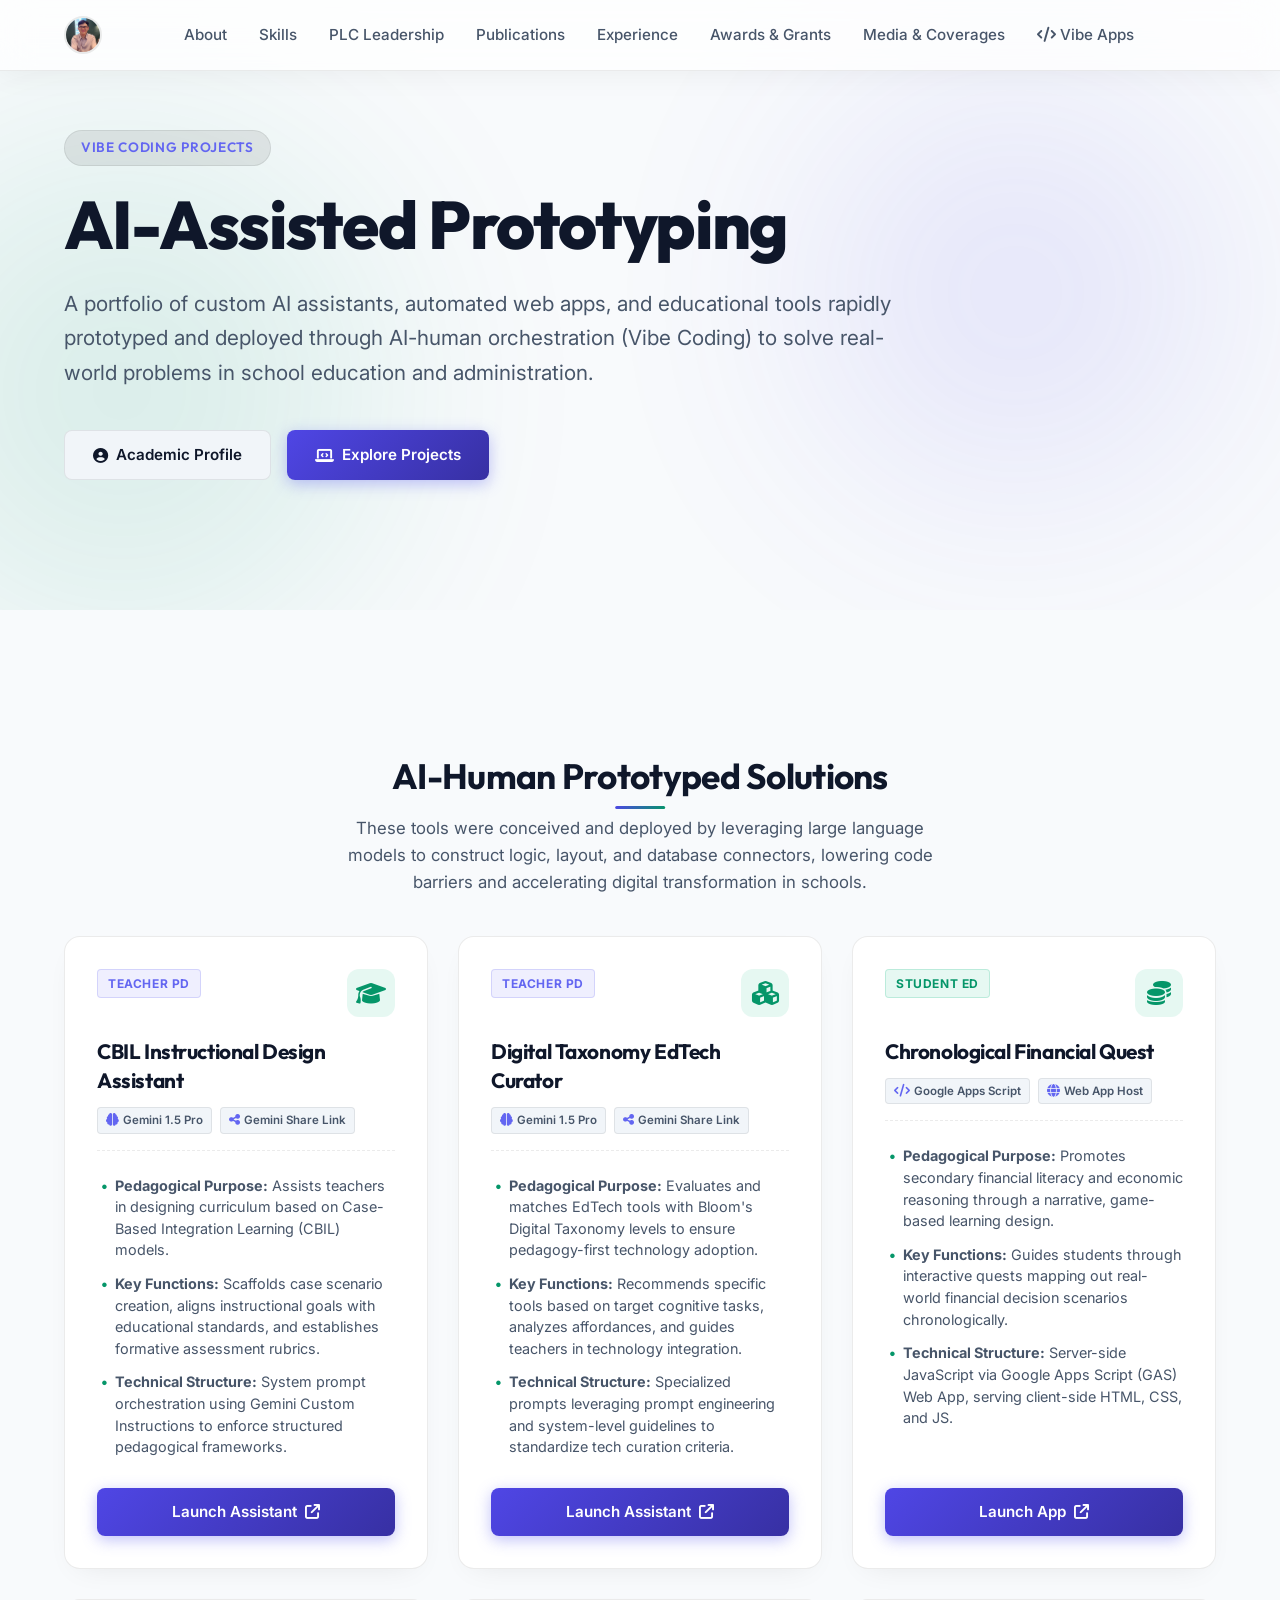
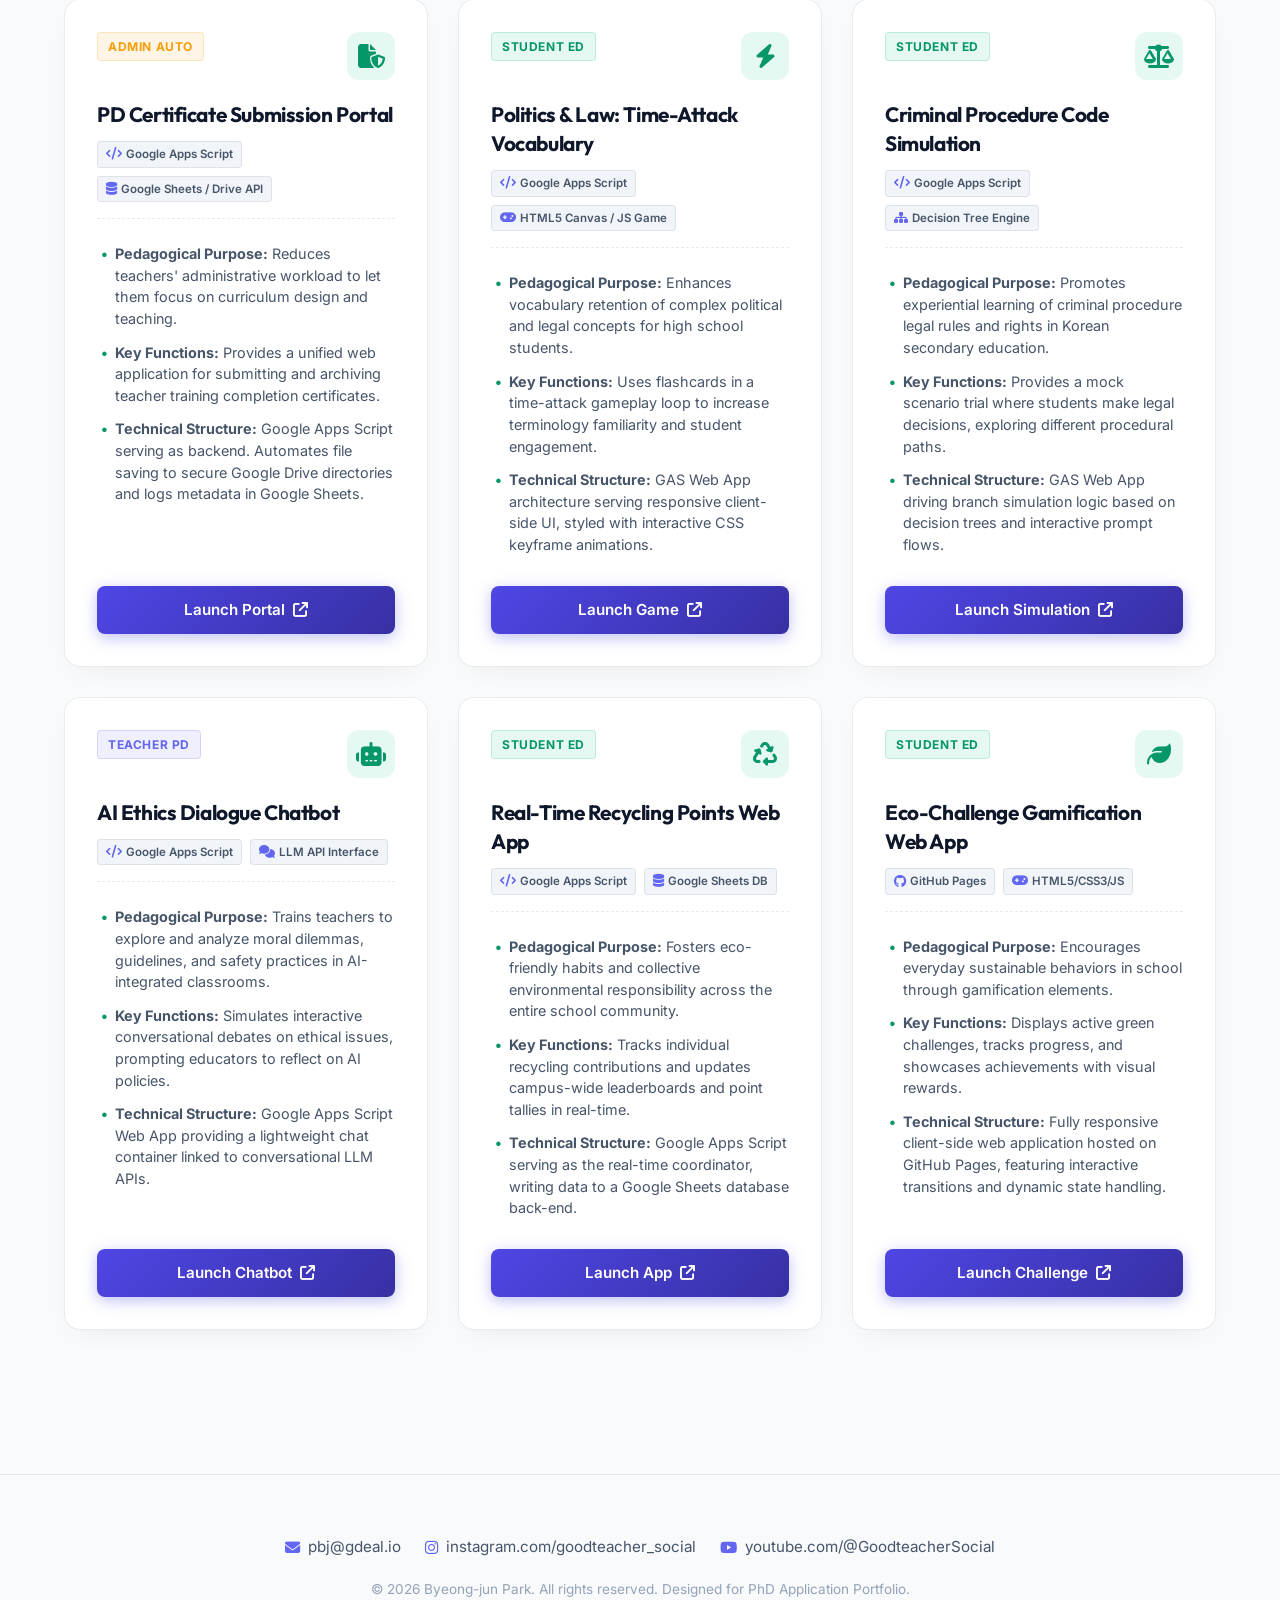
==== vibe-portfolio.html @ 2a50ea01 "Feature: add projects 7, 8, and 9 to Vibe Apps portfolio page" ====
<!DOCTYPE html>
<html lang="en">
<head>
    <meta charset="UTF-8">
    <meta name="viewport" content="width=device-width, initial-scale=1.0">
    <title>Byeong-jun Park | AI-Assisted Educational Prototyping Portfolio</title>
    
    <!-- SEO Meta Tags -->
    <meta name="description" content="Vibe Coding & AI-Assisted Prototyping Portfolio of Byeong-jun Park: Interactive tools, custom AI agents, and administrative automation web apps built for educational settings.">
    <meta name="keywords" content="Byeong-jun Park, Vibe Coding, EdTech, Google Apps Script, Gemini, AI Education, South Korea, Portfolio">
    <meta name="author" content="Byeong-jun Park">
    
    <!-- Open Graph / Facebook -->
    <meta property="og:type" content="website">
    <meta property="og:url" content="https://byeongjunpark.github.io/introduce/vibe-portfolio.html">
    <meta property="og:title" content="Byeong-jun Park | AI-Assisted Educational Prototyping Portfolio">
    <meta property="og:description" content="Explore custom educational web applications and AI tools rapidly prototyped by Byeong-jun Park.">
    <meta property="og:image" content="https://byeongjunpark.github.io/introduce/assets/og-image.png">

    <!-- Twitter -->
    <meta property="twitter:card" content="summary_large_image">
    <meta property="twitter:url" content="https://byeongjunpark.github.io/introduce/vibe-portfolio.html">
    <meta property="twitter:title" content="Byeong-jun Park | AI-Assisted Educational Prototyping Portfolio">
    <meta property="twitter:description" content="Explore custom educational web applications and AI tools rapidly prototyped by Byeong-jun Park.">
    <meta property="twitter:image" content="https://byeongjunpark.github.io/introduce/assets/og-image.png">

    <!-- Google Fonts & FontAwesome -->
    <link rel="preconnect" href="https://fonts.googleapis.com">
    <link rel="preconnect" href="https://fonts.gstatic.com" crossorigin>
    <link href="https://fonts.googleapis.com/css2?family=Inter:wght@300;400;500;600;700&family=Outfit:wght@400;500;600;700;800&display=swap" rel="stylesheet">
    <link rel="stylesheet" href="https://cdnjs.cloudflare.com/ajax/libs/font-awesome/6.4.0/css/all.min.css">
    
    <!-- Stylesheet -->
    <link rel="stylesheet" href="style.css?v=2.1">
</head>
<body data-theme="light">
    <!-- Navigation -->
    <nav class="navbar" id="navbar">
        <div class="nav-container">
            <a href="index.html#hero" class="nav-logo">
                <img src="profile.jpg" alt="Byeong-jun Park" class="nav-logo-img">
            </a>
            <ul class="nav-links">
                <li><a href="index.html#about" class="nav-link">About</a></li>
                <li><a href="index.html#skills" class="nav-link">Skills</a></li>
                <li><a href="index.html#leadership-plcs" class="nav-link">PLC Leadership</a></li>
                <li><a href="index.html#publications" class="nav-link">Publications</a></li>
                <li><a href="index.html#experience" class="nav-link">Experience</a></li>
                <li><a href="index.html#awards" class="nav-link">Awards & Grants</a></li>
                <li><a href="index.html#media" class="nav-link">Media & Coverages</a></li>
                <li><a href="vibe-portfolio.html" class="nav-link active"><i class="fa-solid fa-code"></i> Vibe Apps</a></li>
            </ul>
            <div class="nav-actions">
                <button class="mobile-menu-toggle" id="mobile-menu-toggle" aria-label="Toggle navigation menu">
                    <i class="fa-solid fa-bars"></i>
                </button>
            </div>
        </div>
    </nav>

    <!-- Mobile Navigation Drawer -->
    <div class="mobile-nav" id="mobile-nav">
        <ul class="mobile-nav-links">
            <li><a href="index.html#about" class="mobile-nav-link">About</a></li>
            <li><a href="index.html#skills" class="mobile-nav-link">Skills</a></li>
            <li><a href="index.html#leadership-plcs" class="mobile-nav-link">PLC Leadership</a></li>
            <li><a href="index.html#publications" class="mobile-nav-link">Publications</a></li>
            <li><a href="index.html#experience" class="mobile-nav-link">Experience</a></li>
            <li><a href="index.html#awards" class="mobile-nav-link">Awards & Grants</a></li>
            <li><a href="index.html#media" class="mobile-nav-link">Media & Coverages</a></li>
            <li><a href="vibe-portfolio.html" class="mobile-nav-link active"><i class="fa-solid fa-code"></i> Vibe Apps</a></li>
        </ul>
    </div>

    <!-- Hero Section -->
    <section class="hero-section" id="hero">
        <div class="hero-bg-shapes">
            <div class="shape shape-1"></div>
            <div class="shape shape-2"></div>
        </div>
        <div class="section-container hero-container">
            <div class="hero-content">
                <div class="badge fade-in">Vibe Coding Projects</div>
                <h1 class="hero-title fade-in">
                    AI-Assisted Prototyping
                </h1>
                <p class="hero-subtitle fade-in">
                    A portfolio of custom AI assistants, automated web apps, and educational tools rapidly prototyped and deployed through AI-human orchestration (Vibe Coding) to solve real-world problems in school education and administration.
                </p>
                <div class="hero-cta fade-in">
                    <a href="index.html" class="btn btn-secondary"><i class="fa-solid fa-circle-user"></i> Academic Profile</a>
                    <a href="#projects" class="btn btn-primary"><i class="fa-solid fa-laptop-code"></i> Explore Projects</a>
                </div>
            </div>
        </div>
    </section>

    <!-- Vibe Portfolio Section -->
    <section class="vibe-portfolio-section" id="projects">
        <div class="section-container">
            <h2 class="section-title text-center">AI-Human Prototyped Solutions</h2>
            <p class="section-subtitle text-center">
                These tools were conceived and deployed by leveraging large language models to construct logic, layout, and database connectors, lowering code barriers and accelerating digital transformation in schools.
            </p>

            <div class="vibe-grid">
                <!-- Project 1 -->
                <div class="vibe-card">
                    <div class="vibe-card-header">
                        <span class="vibe-category-badge tpd">Teacher PD</span>
                        <div class="vibe-card-icon"><i class="fa-solid fa-graduation-cap"></i></div>
                    </div>
                    <h3>CBIL Instructional Design Assistant</h3>
                    <div class="vibe-tech-stack">
                        <span class="vibe-tech-badge"><i class="fa-solid fa-brain"></i> Gemini 1.5 Pro</span>
                        <span class="vibe-tech-badge"><i class="fa-solid fa-share-nodes"></i> Gemini Share Link</span>
                    </div>
                    <ul class="vibe-details">
                        <li><strong>Pedagogical Purpose:</strong> Assists teachers in designing curriculum based on Case-Based Integration Learning (CBIL) models.</li>
                        <li><strong>Key Functions:</strong> Scaffolds case scenario creation, aligns instructional goals with educational standards, and establishes formative assessment rubrics.</li>
                        <li><strong>Technical Structure:</strong> System prompt orchestration using Gemini Custom Instructions to enforce structured pedagogical frameworks.</li>
                    </ul>
                    <a href="https://share.gemini.google/4gDCmyJhsM0C" target="_blank" class="btn btn-primary vibe-card-btn">Launch Assistant <i class="fa-solid fa-arrow-up-right-from-square"></i></a>
                </div>

                <!-- Project 2 -->
                <div class="vibe-card">
                    <div class="vibe-card-header">
                        <span class="vibe-category-badge tpd">Teacher PD</span>
                        <div class="vibe-card-icon"><i class="fa-solid fa-cubes"></i></div>
                    </div>
                    <h3>Digital Taxonomy EdTech Curator</h3>
                    <div class="vibe-tech-stack">
                        <span class="vibe-tech-badge"><i class="fa-solid fa-brain"></i> Gemini 1.5 Pro</span>
                        <span class="vibe-tech-badge"><i class="fa-solid fa-share-nodes"></i> Gemini Share Link</span>
                    </div>
                    <ul class="vibe-details">
                        <li><strong>Pedagogical Purpose:</strong> Evaluates and matches EdTech tools with Bloom's Digital Taxonomy levels to ensure pedagogy-first technology adoption.</li>
                        <li><strong>Key Functions:</strong> Recommends specific tools based on target cognitive tasks, analyzes affordances, and guides teachers in technology integration.</li>
                        <li><strong>Technical Structure:</strong> Specialized prompts leveraging prompt engineering and system-level guidelines to standardize tech curation criteria.</li>
                    </ul>
                    <a href="https://share.gemini.google/QlkWbu6BzelP" target="_blank" class="btn btn-primary vibe-card-btn">Launch Assistant <i class="fa-solid fa-arrow-up-right-from-square"></i></a>
                </div>

                <!-- Project 3 -->
                <div class="vibe-card">
                    <div class="vibe-card-header">
                        <span class="vibe-category-badge se">Student Ed</span>
                        <div class="vibe-card-icon"><i class="fa-solid fa-coins"></i></div>
                    </div>
                    <h3>Chronological Financial Quest</h3>
                    <div class="vibe-tech-stack">
                        <span class="vibe-tech-badge"><i class="fa-solid fa-code"></i> Google Apps Script</span>
                        <span class="vibe-tech-badge"><i class="fa-solid fa-globe"></i> Web App Host</span>
                    </div>
                    <ul class="vibe-details">
                        <li><strong>Pedagogical Purpose:</strong> Promotes secondary financial literacy and economic reasoning through a narrative, game-based learning design.</li>
                        <li><strong>Key Functions:</strong> Guides students through interactive quests mapping out real-world financial decision scenarios chronologically.</li>
                        <li><strong>Technical Structure:</strong> Server-side JavaScript via Google Apps Script (GAS) Web App, serving client-side HTML, CSS, and JS.</li>
                    </ul>
                    <a href="https://script.google.com/a/macros/cwyeo-h.gne.go.kr/s/AKfycbyflcmRJ3hrSxrB7k-zoUHNmA7ugieZWjzM5ECoQuRLVozjQKiUZncqf22bqNrOab178g/exec" target="_blank" class="btn btn-primary vibe-card-btn">Launch App <i class="fa-solid fa-arrow-up-right-from-square"></i></a>
                </div>

                <!-- Project 4 -->
                <div class="vibe-card">
                    <div class="vibe-card-header">
                        <span class="vibe-category-badge aa">Admin Auto</span>
                        <div class="vibe-card-icon"><i class="fa-solid fa-file-shield"></i></div>
                    </div>
                    <h3>PD Certificate Submission Portal</h3>
                    <div class="vibe-tech-stack">
                        <span class="vibe-tech-badge"><i class="fa-solid fa-code"></i> Google Apps Script</span>
                        <span class="vibe-tech-badge"><i class="fa-solid fa-database"></i> Google Sheets / Drive API</span>
                    </div>
                    <ul class="vibe-details">
                        <li><strong>Pedagogical Purpose:</strong> Reduces teachers' administrative workload to let them focus on curriculum design and teaching.</li>
                        <li><strong>Key Functions:</strong> Provides a unified web application for submitting and archiving teacher training completion certificates.</li>
                        <li><strong>Technical Structure:</strong> Google Apps Script serving as backend. Automates file saving to secure Google Drive directories and logs metadata in Google Sheets.</li>
                    </ul>
                    <a href="https://script.google.com/a/macros/cwyeo-h.gne.go.kr/s/AKfycbxz8dCITEq4_bhA_fBeeX_aM7xQe8hBe6Ci8wT5oiJc-LhhS6sGZekkL6XX_uiaoB1y/exec" target="_blank" class="btn btn-primary vibe-card-btn">Launch Portal <i class="fa-solid fa-arrow-up-right-from-square"></i></a>
                </div>

                <!-- Project 5 -->
                <div class="vibe-card">
                    <div class="vibe-card-header">
                        <span class="vibe-category-badge se">Student Ed</span>
                        <div class="vibe-card-icon"><i class="fa-solid fa-bolt"></i></div>
                    </div>
                    <h3>Politics & Law: Time-Attack Vocabulary</h3>
                    <div class="vibe-tech-stack">
                        <span class="vibe-tech-badge"><i class="fa-solid fa-code"></i> Google Apps Script</span>
                        <span class="vibe-tech-badge"><i class="fa-solid fa-gamepad"></i> HTML5 Canvas / JS Game</span>
                    </div>
                    <ul class="vibe-details">
                        <li><strong>Pedagogical Purpose:</strong> Enhances vocabulary retention of complex political and legal concepts for high school students.</li>
                        <li><strong>Key Functions:</strong> Uses flashcards in a time-attack gameplay loop to increase terminology familiarity and student engagement.</li>
                        <li><strong>Technical Structure:</strong> GAS Web App architecture serving responsive client-side UI, styled with interactive CSS keyframe animations.</li>
                    </ul>
                    <a href="https://script.google.com/a/macros/cwyeo-h.gne.go.kr/s/AKfycbxWq6JJyMb_YcqMOOyzzRGm768DNA7vseLTHnHnrK5wnD_bD19eQBm0_5_8mAehFDto/exec" target="_blank" class="btn btn-primary vibe-card-btn">Launch Game <i class="fa-solid fa-arrow-up-right-from-square"></i></a>
                </div>

                <!-- Project 6 -->
                <div class="vibe-card">
                    <div class="vibe-card-header">
                        <span class="vibe-category-badge se">Student Ed</span>
                        <div class="vibe-card-icon"><i class="fa-solid fa-scale-balanced"></i></div>
                    </div>
                    <h3>Criminal Procedure Code Simulation</h3>
                    <div class="vibe-tech-stack">
                        <span class="vibe-tech-badge"><i class="fa-solid fa-code"></i> Google Apps Script</span>
                        <span class="vibe-tech-badge"><i class="fa-solid fa-sitemap"></i> Decision Tree Engine</span>
                    </div>
                    <ul class="vibe-details">
                        <li><strong>Pedagogical Purpose:</strong> Promotes experiential learning of criminal procedure legal rules and rights in Korean secondary education.</li>
                        <li><strong>Key Functions:</strong> Provides a mock scenario trial where students make legal decisions, exploring different procedural paths.</li>
                        <li><strong>Technical Structure:</strong> GAS Web App driving branch simulation logic based on decision trees and interactive prompt flows.</li>
                    </ul>
                    <a href="https://script.google.com/a/macros/cwyeo-h.gne.go.kr/s/AKfycbz9Sh2VOQg9RKGEUdLzH0sWuUEy7jF_uI9-RrBoCisNafkkR_w_ozK5oon71aREXHVbOA/exec" target="_blank" class="btn btn-primary vibe-card-btn">Launch Simulation <i class="fa-solid fa-arrow-up-right-from-square"></i></a>
                </div>

                <!-- Project 7 -->
                <div class="vibe-card">
                    <div class="vibe-card-header">
                        <span class="vibe-category-badge tpd">Teacher PD</span>
                        <div class="vibe-card-icon"><i class="fa-solid fa-robot"></i></div>
                    </div>
                    <h3>AI Ethics Dialogue Chatbot</h3>
                    <div class="vibe-tech-stack">
                        <span class="vibe-tech-badge"><i class="fa-solid fa-code"></i> Google Apps Script</span>
                        <span class="vibe-tech-badge"><i class="fa-solid fa-comments"></i> LLM API Interface</span>
                    </div>
                    <ul class="vibe-details">
                        <li><strong>Pedagogical Purpose:</strong> Trains teachers to explore and analyze moral dilemmas, guidelines, and safety practices in AI-integrated classrooms.</li>
                        <li><strong>Key Functions:</strong> Simulates interactive conversational debates on ethical issues, prompting educators to reflect on AI policies.</li>
                        <li><strong>Technical Structure:</strong> Google Apps Script Web App providing a lightweight chat container linked to conversational LLM APIs.</li>
                    </ul>
                    <a href="https://script.google.com/macros/s/AKfycbwLpVocofxjvqJTDjBswzUZPyE73Fo1VP_dBZCwzS4LZf1FxKGEvrFYiuOEJ9oPkJo/exec" target="_blank" class="btn btn-primary vibe-card-btn">Launch Chatbot <i class="fa-solid fa-arrow-up-right-from-square"></i></a>
                </div>

                <!-- Project 8 -->
                <div class="vibe-card">
                    <div class="vibe-card-header">
                        <span class="vibe-category-badge se">Student Ed</span>
                        <div class="vibe-card-icon"><i class="fa-solid fa-recycle"></i></div>
                    </div>
                    <h3>Real-Time Recycling Points Web App</h3>
                    <div class="vibe-tech-stack">
                        <span class="vibe-tech-badge"><i class="fa-solid fa-code"></i> Google Apps Script</span>
                        <span class="vibe-tech-badge"><i class="fa-solid fa-database"></i> Google Sheets DB</span>
                    </div>
                    <ul class="vibe-details">
                        <li><strong>Pedagogical Purpose:</strong> Fosters eco-friendly habits and collective environmental responsibility across the entire school community.</li>
                        <li><strong>Key Functions:</strong> Tracks individual recycling contributions and updates campus-wide leaderboards and point tallies in real-time.</li>
                        <li><strong>Technical Structure:</strong> Google Apps Script serving as the real-time coordinator, writing data to a Google Sheets database back-end.</li>
                    </ul>
                    <a href="https://script.google.com/a/macros/gdeal.io/s/AKfycbxaf5O7jSGO89fXxk-2_LaXPI7TAneiSlfN5PRtIs8qPOi-N4L_lycaEh8NQhXSbmx7/exec" target="_blank" class="btn btn-primary vibe-card-btn">Launch App <i class="fa-solid fa-arrow-up-right-from-square"></i></a>
                </div>

                <!-- Project 9 -->
                <div class="vibe-card">
                    <div class="vibe-card-header">
                        <span class="vibe-category-badge se">Student Ed</span>
                        <div class="vibe-card-icon"><i class="fa-solid fa-leaf"></i></div>
                    </div>
                    <h3>Eco-Challenge Gamification Web App</h3>
                    <div class="vibe-tech-stack">
                        <span class="vibe-tech-badge"><i class="fa-brands fa-github"></i> GitHub Pages</span>
                        <span class="vibe-tech-badge"><i class="fa-solid fa-gamepad"></i> HTML5/CSS3/JS</span>
                    </div>
                    <ul class="vibe-details">
                        <li><strong>Pedagogical Purpose:</strong> Encourages everyday sustainable behaviors in school through gamification elements.</li>
                        <li><strong>Key Functions:</strong> Displays active green challenges, tracks progress, and showcases achievements with visual rewards.</li>
                        <li><strong>Technical Structure:</strong> Fully responsive client-side web application hosted on GitHub Pages, featuring interactive transitions and dynamic state handling.</li>
                    </ul>
                    <a href="https://byeongjunpark.github.io/env_challenge/" target="_blank" class="btn btn-primary vibe-card-btn">Launch Challenge <i class="fa-solid fa-arrow-up-right-from-square"></i></a>
                </div>
            </div>
        </div>
    </section>

    <!-- Footer -->
    <footer class="footer">
        <div class="section-container footer-container">
            <p class="footer-contacts">
                <span><i class="fa-solid fa-envelope"></i> <a href="mailto:pbj@gdeal.io">pbj@gdeal.io</a></span>
                <span><i class="fa-brands fa-instagram"></i> <a href="https://instagram.com/goodteacher_social" target="_blank">instagram.com/goodteacher_social</a></span>
                <span><i class="fa-brands fa-youtube"></i> <a href="https://www.youtube.com/@GoodteacherSocial" target="_blank">youtube.com/@GoodteacherSocial</a></span>
            </p>
            <p class="footer-copyright">&copy; 2026 Byeong-jun Park. All rights reserved. Designed for PhD Application Portfolio.</p>
        </div>
    </footer>

    <!-- Script -->
    <script src="script.js?v=1.1"></script>
</body>
</html>
---- style.css ----
/* ==========================================================================
   DESIGN SYSTEM & VARIABLES
   ========================================================================== */
:root {
    /* Fonts */
    --font-heading: 'Outfit', sans-serif;
    --font-body: 'Inter', sans-serif;

    /* Theme - Dark Mode (Default) */
    --bg-primary: #0a0f1d;
    --bg-secondary: #111827;
    --bg-tertiary: #1f2937;
    --bg-glass: rgba(17, 24, 39, 0.7);
    --border-color: rgba(255, 255, 255, 0.08);
    
    --text-primary: #f3f4f6;
    --text-secondary: #9ca3af;
    --text-muted: #6b7280;

    /* Semantic Colors */
    --primary-color: #4f46e5;       /* Slate Indigo */
    --primary-light: #818cf8;
    --primary-dark: #3730a3;
    --primary-gradient: linear-gradient(135deg, #6366f1 0%, #4f46e5 100%);
    
    --accent-color: #059669;        /* Emerald Green */
    --accent-light: #34d399;
    --accent-gradient: linear-gradient(135deg, #10b981 0%, #059669 100%);

    --text-gradient: linear-gradient(135deg, #818cf8 0%, #34d399 100%);
    --card-shadow: 0 10px 30px -15px rgba(0, 0, 0, 0.5);
    --nav-shadow: 0 4px 30px rgba(0, 0, 0, 0.3);

    /* Animation and Sizing Defaults */
    --transition-fast: 0.2s cubic-bezier(0.4, 0, 0.2, 1);
    --transition-normal: 0.4s cubic-bezier(0.4, 0, 0.2, 1);
    --transition-slow: 0.6s cubic-bezier(0.4, 0, 0.2, 1);
    --border-radius-sm: 8px;
    --border-radius-md: 16px;
    --border-radius-lg: 24px;
    --container-max-width: 1200px;
}

/* Light Theme Variables Override */
[data-theme="light"] {
    --bg-primary: #f8fafc;
    --bg-secondary: #ffffff;
    --bg-tertiary: #f1f5f9;
    --bg-glass: rgba(255, 255, 255, 0.75);
    --border-color: rgba(0, 0, 0, 0.08);

    --text-primary: #0f172a;
    --text-secondary: #475569;
    --text-muted: #94a3b8;

    --primary-color: #4f46e5;
    --primary-light: #6366f1;
    --primary-dark: #312e81;
    --primary-gradient: linear-gradient(135deg, #4f46e5 0%, #3730a3 100%);

    --accent-color: #059669;
    --accent-light: #059669;
    --accent-gradient: linear-gradient(135deg, #059669 0%, #047857 100%);

    --text-gradient: linear-gradient(135deg, #4f46e5 0%, #059669 100%);
    --card-shadow: 0 10px 30px -15px rgba(0, 0, 0, 0.1);
    --nav-shadow: 0 4px 30px rgba(0, 0, 0, 0.05);
}

/* ==========================================================================
   RESET & BASE STYLES
   ========================================================================== */
*, *::before, *::after {
    box-sizing: border-box;
    margin: 0;
    padding: 0;
}

html {
    scroll-behavior: smooth;
    font-size: 16px;
    -webkit-tap-highlight-color: transparent;
}

body {
    font-family: var(--font-body);
    background-color: var(--bg-primary);
    color: var(--text-primary);
    line-height: 1.6;
    overflow-x: hidden;
    transition: background-color var(--transition-normal), color var(--transition-normal);
}

h1, h2, h3, h4, h5, h6 {
    font-family: var(--font-heading);
    font-weight: 700;
    line-height: 1.25;
    letter-spacing: -0.02em;
}

a {
    color: var(--primary-light);
    text-decoration: none;
    transition: color var(--transition-fast);
}

a:hover {
    color: var(--accent-light);
}

button {
    font-family: var(--font-body);
    cursor: pointer;
    border: none;
    outline: none;
    background: none;
}

ul {
    list-style: none;
}

img {
    max-width: 100%;
    height: auto;
    display: block;
}

/* ==========================================================================
   UTILITY CLASSES & GRID SYSTEM
   ========================================================================== */
.section-container {
    width: 100%;
    max-width: var(--container-max-width);
    margin: 0 auto;
    padding: 44px 24px;
}

.text-center { text-align: center; }
.text-gradient {
    background: var(--text-gradient);
    -webkit-background-clip: text;
    -webkit-text-fill-color: transparent;
}

.badge {
    display: inline-block;
    padding: 6px 16px;
    background: var(--border-color);
    border: 1px solid var(--border-color);
    border-radius: 50px;
    font-family: var(--font-heading);
    font-size: 0.85rem;
    font-weight: 600;
    letter-spacing: 0.05em;
    color: var(--primary-light);
    margin-bottom: 20px;
    text-transform: uppercase;
}

.section-title {
    font-size: 2.2rem;
    margin-bottom: 12px;
    position: relative;
    display: inline-block;
    left: 50%;
    transform: translateX(-50%);
}

.section-title::after {
    content: '';
    display: block;
    width: 50px;
    height: 3px;
    background: var(--text-gradient);
    border-radius: 2px;
    margin: 8px auto 0 auto;
}

.section-subtitle {
    font-size: 1.05rem;
    color: var(--text-secondary);
    max-width: 600px;
    margin: -6px auto 28px auto;
}

.sub-section-title {
    font-size: 1.6rem;
    margin: 24px 0 16px 0;
    color: var(--text-primary);
    border-left: 4px solid var(--primary-color);
    padding-left: 15px;
}

/* Button Presets */
.btn {
    display: inline-flex;
    align-items: center;
    justify-content: center;
    gap: 8px;
    padding: 12px 28px;
    font-size: 0.95rem;
    font-weight: 600;
    border-radius: var(--border-radius-sm);
    transition: transform var(--transition-fast), box-shadow var(--transition-fast), background-color var(--transition-fast), border-color var(--transition-fast);
}

.btn:active {
    transform: scale(0.97);
}

.btn-primary {
    background: var(--primary-gradient);
    color: #ffffff;
    box-shadow: 0 4px 15px rgba(99, 102, 241, 0.4);
}

.btn-primary:hover {
    background: var(--primary-dark);
    box-shadow: 0 6px 20px rgba(99, 102, 241, 0.6);
    color: #ffffff;
}

.btn-secondary {
    border: 1px solid var(--border-color);
    background: var(--bg-tertiary);
    color: var(--text-primary);
}

.btn-secondary:hover {
    background: var(--border-color);
    border-color: var(--text-muted);
}

/* ==========================================================================
   NAVIGATION BAR
   ========================================================================== */
.navbar {
    position: fixed;
    top: 0;
    left: 0;
    width: 100%;
    z-index: 1000;
    background: var(--bg-glass);
    backdrop-filter: blur(16px);
    -webkit-backdrop-filter: blur(16px);
    border-bottom: 1px solid var(--border-color);
    box-shadow: var(--nav-shadow);
    transition: background-color var(--transition-normal), border-color var(--transition-normal);
}

.nav-container {
    max-width: var(--container-max-width);
    margin: 0 auto;
    height: 70px;
    display: flex;
    align-items: center;
    justify-content: space-between;
    padding: 0 24px;
}

.nav-logo {
    display: flex;
    align-items: center;
    font-family: var(--font-heading);
    font-size: 1.6rem;
    font-weight: 800;
    color: var(--text-primary);
}

.nav-logo-img {
    width: 38px;
    height: 38px;
    border-radius: 50%;
    object-fit: cover;
    border: 2px solid var(--border-color);
    transition: border-color var(--transition-fast), transform var(--transition-fast);
}

.nav-logo-img:hover {
    border-color: var(--primary-light);
    transform: scale(1.05);
}

.logo-dot {
    color: var(--accent-light);
}

.nav-links {
    display: flex;
    align-items: center;
    gap: 32px;
}

.nav-link {
    font-size: 0.95rem;
    font-weight: 500;
    color: var(--text-secondary);
    position: relative;
    padding: 6px 0;
}

.nav-link:hover, .nav-link.active {
    color: var(--text-primary);
}

.nav-link::after {
    content: '';
    position: absolute;
    bottom: 0;
    left: 0;
    width: 0;
    height: 2px;
    background: var(--text-gradient);
    transition: width var(--transition-fast);
    border-radius: 2px;
}

.nav-link:hover::after, .nav-link.active::after {
    width: 100%;
}

.nav-actions {
    display: flex;
    align-items: center;
    gap: 16px;
}

.theme-toggle {
    width: 42px;
    height: 42px;
    border-radius: 50%;
    border: 1px solid var(--border-color);
    background: var(--bg-tertiary);
    color: var(--text-primary);
    display: flex;
    align-items: center;
    justify-content: center;
    transition: background-color var(--transition-fast);
}

.theme-toggle:hover {
    background: var(--border-color);
}

/* Toggle icon display based on theme status */
body[data-theme="dark"] .icon-sun { display: block; }
body[data-theme="dark"] .icon-moon { display: none; }
body[data-theme="light"] .icon-sun { display: none; }
body[data-theme="light"] .icon-moon { display: block; }

.mobile-menu-toggle {
    display: none;
    width: 42px;
    height: 42px;
    border-radius: 50%;
    border: 1px solid var(--border-color);
    background: var(--bg-tertiary);
    color: var(--text-primary);
    align-items: center;
    justify-content: center;
}

/* Mobile Nav Drawer */
.mobile-nav {
    position: fixed;
    top: 70px;
    left: 0;
    width: 100%;
    background: var(--bg-secondary);
    border-bottom: 1px solid var(--border-color);
    padding: 24px;
    z-index: 999;
    transform: translateY(-120%);
    transition: transform var(--transition-normal);
    box-shadow: var(--nav-shadow);
}

.mobile-nav.open {
    transform: translateY(0);
}

.mobile-nav-links {
    display: flex;
    flex-direction: column;
    gap: 20px;
}

.mobile-nav-link {
    font-size: 1.1rem;
    font-weight: 500;
    color: var(--text-secondary);
    display: block;
    padding: 8px 0;
}

.mobile-nav-link:hover {
    color: var(--text-primary);
}

/* ==========================================================================
   HERO SECTION
   ========================================================================== */
.hero-section {
    min-height: auto;
    padding-top: 90px;
    padding-bottom: 30px;
    display: flex;
    align-items: center;
    position: relative;
    overflow: hidden;
}

.hero-bg-shapes {
    position: absolute;
    top: 0;
    left: 0;
    width: 100%;
    height: 100%;
    z-index: 1;
}

.shape {
    position: absolute;
    border-radius: 50%;
    filter: blur(120px);
    opacity: 0.12;
}

.shape-1 {
    width: 400px;
    height: 400px;
    background: var(--primary-color);
    top: 15%;
    right: 5%;
}

.shape-2 {
    width: 500px;
    height: 500px;
    background: var(--accent-color);
    bottom: -5%;
    left: -10%;
}

.hero-container {
    position: relative;
    z-index: 2;
    padding-top: 40px;
    padding-bottom: 40px;
}

.hero-content {
    max-width: 850px;
}

.hero-title {
    font-size: clamp(2.3rem, 5.5vw, 4.2rem);
    margin-bottom: 24px;
    line-height: 1.15;
    font-weight: 800;
}

.korean-name {
    font-size: 0.65em;
    font-weight: 500;
    color: var(--text-secondary);
    margin-left: 10px;
}

.hero-subtitle {
    font-size: clamp(1.1rem, 2.3vw, 1.3rem);
    color: var(--text-secondary);
    margin-bottom: 40px;
    line-height: 1.65;
}

.hero-cta {
    display: flex;
    flex-wrap: wrap;
    gap: 16px;
    margin-bottom: 60px;
}

.hero-meta {
    display: flex;
    flex-wrap: wrap;
    gap: 32px;
    border-top: 1px solid var(--border-color);
    padding-top: 32px;
}

.meta-item {
    display: flex;
    align-items: center;
    gap: 10px;
    color: var(--text-secondary);
    font-size: 0.95rem;
}

.meta-item i {
    color: var(--primary-light);
    font-size: 1.1rem;
}

.meta-item a {
    color: var(--text-secondary);
}

.meta-item a:hover {
    color: var(--text-primary);
}

.scroll-indicator {
    position: relative;
    margin: 40px auto 0 auto;
    display: flex;
    flex-direction: column;
    align-items: center;
    gap: 8px;
    z-index: 2;
}

.mouse {
    width: 26px;
    height: 44px;
    border: 2px solid var(--text-muted);
    border-radius: 20px;
    position: relative;
}

.wheel {
    width: 4px;
    height: 8px;
    background-color: var(--primary-light);
    border-radius: 2px;
    position: absolute;
    top: 8px;
    left: 50%;
    transform: translateX(-50%);
    animation: scrollWheel 2s infinite;
}

.scroll-text {
    font-size: 0.75rem;
    text-transform: uppercase;
    letter-spacing: 0.1em;
    color: var(--text-muted);
    font-weight: 600;
}

@keyframes scrollWheel {
    0% { top: 8px; opacity: 1; }
    50% { top: 18px; opacity: 0; }
    100% { top: 8px; opacity: 1; }
}

/* ==========================================================================
   ABOUT SECTION
   ========================================================================== */
.about-academic-layout {
    display: grid;
    grid-template-columns: 280px 1fr;
    gap: 40px;
    align-items: stretch;
    margin-top: 30px;
}

.profile-sidebar-card {
    background: var(--bg-secondary);
    border: 1px solid var(--border-color);
    border-radius: var(--border-radius-md);
    padding: 32px 24px;
    display: flex;
    flex-direction: column;
    align-items: center;
    justify-content: center;
    text-align: center;
    box-shadow: var(--card-shadow);
    height: 100%;
}

.profile-img-container {
    width: 200px;
    height: 200px;
    border-radius: 50%;
    overflow: hidden;
    position: relative;
    border: 3px solid var(--border-color);
    background: var(--bg-tertiary);
    margin-bottom: 24px;
    display: flex;
    align-items: center;
    justify-content: center;
    box-shadow: var(--card-shadow);
    transition: border-color var(--transition-fast), transform var(--transition-fast);
}

.profile-img-container:hover {
    border-color: var(--primary-light);
    transform: scale(1.03);
}

.profile-img {
    width: 100%;
    height: 100%;
    object-fit: cover;
}

.profile-fallback {
    position: absolute;
    top: 0;
    left: 0;
    width: 100%;
    height: 100%;
    display: none;
    flex-direction: column;
    align-items: center;
    justify-content: center;
    color: var(--text-secondary);
    padding: 16px;
    background: var(--bg-tertiary);
}

.profile-fallback i {
    font-size: 3rem;
    margin-bottom: 12px;
    color: var(--text-muted);
}

.fallback-text {
    font-size: 0.75rem;
    font-weight: 500;
    line-height: 1.3;
    color: var(--text-muted);
}

.profile-quick-details h3 {
    font-size: 1.35rem;
    color: var(--text-primary);
    margin-bottom: 4px;
}

.korean-name-sidebar {
    font-size: 0.95rem;
    color: var(--text-muted);
    font-weight: 500;
    margin-bottom: 8px;
}

.profile-quick-details .position {
    font-size: 0.85rem;
    font-weight: 600;
    color: var(--primary-light);
    text-transform: uppercase;
    letter-spacing: 0.05em;
}

.sidebar-divider {
    width: 80%;
    height: 1px;
    background: var(--border-color);
    margin: 20px 0;
}

.sidebar-contact-info {
    display: flex;
    flex-direction: column;
    gap: 12px;
    width: 100%;
    text-align: left;
}

.sidebar-contact-info a {
    font-size: 0.9rem;
    color: var(--text-secondary);
    display: flex;
    align-items: center;
    gap: 10px;
}

.sidebar-contact-info a i {
    color: var(--primary-light);
    width: 16px;
    text-align: center;
}

.sidebar-contact-info a:hover {
    color: var(--text-primary);
}

.sidebar-education {
    width: 100%;
    text-align: left;
    margin-top: 5px;
}

.sidebar-education h4 {
    font-family: var(--font-heading);
    font-size: 0.95rem;
    font-weight: 700;
    color: var(--text-primary);
    margin-bottom: 14px;
    display: flex;
    align-items: center;
    gap: 8px;
    text-transform: uppercase;
    letter-spacing: 0.05em;
}

.sidebar-education h4 i {
    color: var(--primary-light);
}

.edu-item {
    margin-bottom: 16px;
    display: flex;
    flex-direction: column;
    gap: 2px;
}

.edu-item:last-child {
    margin-bottom: 0;
}

.edu-degree {
    font-size: 0.85rem;
    font-weight: 600;
    color: var(--text-primary);
    line-height: 1.3;
}

.edu-school {
    font-size: 0.8rem;
    font-weight: 500;
    color: var(--text-secondary);
    line-height: 1.3;
}

.edu-meta {
    font-size: 0.75rem;
    color: var(--text-muted);
    line-height: 1.4;
}

.edu-meta small {
    font-size: 0.75rem;
    color: var(--text-muted);
}

.about-academic-text {
    display: flex;
    flex-direction: column;
    height: 100%;
}

.about-academic-text p {
    font-size: 1.05rem;
    color: var(--text-secondary);
    margin-bottom: 24px;
    line-height: 1.7;
}

.about-academic-text .lead {
    font-size: 1.25rem;
    color: var(--text-primary);
    font-weight: 500;
    line-height: 1.6;
}

/* Callout Blocks for KNUE & G-DEAL */
.academic-callout {
    background: var(--bg-secondary);
    border-left: 4px solid var(--primary-color);
    border-top: 1px solid var(--border-color);
    border-right: 1px solid var(--border-color);
    border-bottom: 1px solid var(--border-color);
    border-radius: var(--border-radius-sm);
    padding: 24px;
    display: flex;
    gap: 20px;
    margin-bottom: 0;
    box-shadow: var(--card-shadow);
}

.academic-callout.second {
    border-left-color: var(--accent-color);
}

.academic-callout .callout-icon {
    font-size: 1.75rem;
    color: var(--primary-light);
    flex-shrink: 0;
    margin-top: 2px;
}

.academic-callout.second .callout-icon {
    color: var(--accent-light);
}

.academic-callout h4 {
    font-size: 1.15rem;
    margin-bottom: 8px;
    color: var(--text-primary);
}

.academic-callout p {
    font-size: 0.95rem;
    color: var(--text-secondary);
    margin-bottom: 0;
    line-height: 1.6;
}

/* Research Interests Styling */
.interests-container {
    margin-top: 0;
}

.interests-title {
    font-family: var(--font-heading);
    font-size: 1.1rem;
    color: var(--text-primary);
    margin-bottom: 14px;
    display: flex;
    align-items: center;
    gap: 8px;
    font-weight: 600;
}

.interests-title i {
    color: var(--accent-light);
}

.interests-tags {
    display: flex;
    flex-wrap: wrap;
    gap: 10px;
}

.interest-tag {
    background: var(--bg-primary);
    border: 1px solid var(--border-color);
    color: var(--text-secondary);
    padding: 6px 14px;
    border-radius: 50px;
    font-size: 0.85rem;
    font-weight: 500;
    transition: transform var(--transition-fast), border-color var(--transition-fast), color var(--transition-fast), background-color var(--transition-fast);
}

.interest-tag:hover {
    transform: translateY(-2px);
    border-color: var(--primary-light);
    color: var(--text-primary);
    background: var(--bg-tertiary);
}

.secondary-interests-section {
    margin-top: 0;
}

.secondary-interests-grid {
    display: grid;
    grid-template-columns: 1fr 1fr;
    gap: 24px;
}

.secondary-card-item {
    background: var(--bg-primary);
    border: 1px solid var(--border-color);
    border-radius: var(--border-radius-md);
    padding: 24px;
    display: flex;
    gap: 20px;
    align-items: flex-start;
    transition: transform var(--transition-fast), border-color var(--transition-fast);
}

.secondary-card-item:hover {
    transform: translateY(-2px);
    border-color: var(--primary-light);
}

.secondary-icon-badge {
    font-size: 1.25rem;
    color: var(--accent-light);
    background: rgba(16, 185, 129, 0.1);
    width: 44px;
    height: 44px;
    border-radius: 50%;
    display: flex;
    align-items: center;
    justify-content: center;
    flex-shrink: 0;
}

.secondary-body h4 {
    font-family: var(--font-heading);
    font-size: 1.1rem;
    color: var(--text-primary);
    margin-bottom: 8px;
    line-height: 1.35;
    font-weight: 600;
}

.secondary-body p {
    font-size: 0.9rem;
    color: var(--text-secondary);
    line-height: 1.55;
    margin: 0;
}

.interests-divider {
    height: 1px;
    background-color: var(--border-color);
    margin: 28px 0;
}

.styled-list {
    margin-top: 12px;
    display: flex;
    flex-direction: column;
    gap: 8px;
}

.styled-list li {
    font-size: 0.9rem;
    color: var(--text-secondary);
    display: flex;
    align-items: flex-start;
    gap: 10px;
}

.styled-list li i {
    color: var(--accent-light);
    font-size: 0.8rem;
    margin-top: 5px;
}

/* Research Agenda Block */
.research-agenda-block {
    margin-top: 40px;
    background: var(--bg-secondary);
    border: 1px solid var(--border-color);
    border-top: 4px solid var(--primary-color);
    border-radius: var(--border-radius-md);
    padding: 36px;
    box-shadow: var(--card-shadow);
}

.agenda-header {
    display: flex;
    align-items: center;
    gap: 16px;
    margin-bottom: 16px;
}

.agenda-header i {
    font-size: 1.8rem;
    color: var(--primary-light);
}

.agenda-header h3 {
    font-size: 1.45rem;
    color: var(--text-primary);
}

.agenda-intro {
    font-size: 1.05rem;
    color: var(--text-secondary);
    margin-bottom: 24px;
    line-height: 1.6;
}

.agenda-grid {
    display: grid;
    grid-template-columns: 1fr 1fr;
    gap: 24px;
}

.agenda-card-item {
    background: var(--bg-primary);
    border: 1px solid var(--border-color);
    border-radius: var(--border-radius-md);
    padding: 24px;
    display: flex;
    gap: 20px;
    align-items: flex-start;
    transition: transform var(--transition-fast), border-color var(--transition-fast);
}

.agenda-card-item:hover {
    transform: translateY(-2px);
    border-color: var(--primary-light);
}

.agenda-num {
    font-family: var(--font-heading);
    font-size: 1.25rem;
    font-weight: 800;
    color: var(--accent-light);
    background: rgba(16, 185, 129, 0.1);
    width: 44px;
    height: 44px;
    border-radius: 50%;
    display: flex;
    align-items: center;
    justify-content: center;
    flex-shrink: 0;
}

.agenda-body h4 {
    font-size: 1.1rem;
    color: var(--text-primary);
    margin-bottom: 8px;
    line-height: 1.35;
}

.agenda-body p {
    font-size: 0.9rem;
    color: var(--text-secondary);
    line-height: 1.55;
}

/* ==========================================================================
   SKILLS & TECHNOLOGIES SECTION
   ========================================================================== */
.skills-section {
    background-color: var(--bg-secondary);
}

.skills-block {
    background: var(--bg-secondary);
    border: 1px solid var(--border-color);
    border-top: 4px solid var(--accent-color);
    border-radius: var(--border-radius-md);
    padding: 36px;
    box-shadow: var(--card-shadow);
    margin-top: 30px;
}

[data-theme="light"] .skills-block {
    background: var(--bg-secondary);
}

.skills-grid-detailed {
    display: grid;
    grid-template-columns: 1fr 1fr;
    gap: 24px;
}

.skill-item-card {
    background: var(--bg-primary);
    border: 1px solid var(--border-color);
    border-radius: var(--border-radius-md);
    padding: 24px;
    display: flex;
    gap: 20px;
    align-items: flex-start;
    transition: transform var(--transition-fast), border-color var(--transition-fast), box-shadow var(--transition-fast);
}

.skill-item-card:hover {
    transform: translateY(-2px);
    border-color: var(--primary-light);
    box-shadow: var(--card-shadow);
}

.skill-item-card:nth-child(even):hover {
    border-color: var(--accent-light);
}

.skill-item-icon {
    width: 44px;
    height: 44px;
    border-radius: 50%;
    background: rgba(99, 102, 241, 0.1);
    color: var(--primary-light);
    display: flex;
    align-items: center;
    justify-content: center;
    font-size: 1.25rem;
    flex-shrink: 0;
}

.skill-item-card:nth-child(even) .skill-item-icon {
    background: rgba(16, 185, 129, 0.1);
    color: var(--accent-light);
}

.skill-item-body {
    flex-grow: 1;
}

.skill-item-body h4 {
    font-size: 1.15rem;
    color: var(--text-primary);
    margin-bottom: 8px;
    line-height: 1.35;
}

.skill-item-body p {
    font-size: 0.9rem;
    color: var(--text-secondary);
    line-height: 1.55;
}

/* ==========================================================================
   PUBLICATIONS & RESEARCH SECTION
   ========================================================================== */
.publications-section {
    background-color: var(--bg-secondary);
}

.publications-list {
    display: flex;
    flex-direction: column;
    gap: 24px;
    margin-top: 20px;
}

.pub-item {
    display: flex;
    gap: 24px;
    background: var(--bg-secondary);
    border: 1px solid var(--border-color);
    border-radius: var(--border-radius-md);
    padding: 28px;
    position: relative;
    transition: border-color var(--transition-fast), box-shadow var(--transition-fast);
}

.pub-item:hover {
    border-color: var(--primary-light);
    box-shadow: var(--card-shadow);
}

.pub-num {
    width: 36px;
    height: 36px;
    border-radius: 50%;
    background: var(--bg-tertiary);
    color: var(--text-secondary);
    display: flex;
    align-items: center;
    justify-content: center;
    font-weight: 700;
    font-family: var(--font-heading);
    flex-shrink: 0;
}

.pub-details {
    flex-grow: 1;
}

.pub-date {
    display: inline-block;
    padding: 2px 8px;
    background: rgba(99, 102, 241, 0.1);
    color: var(--primary-light);
    font-size: 0.75rem;
    font-weight: 700;
    border-radius: 4px;
    margin-bottom: 8px;
}

.pub-title {
    font-size: 1.15rem;
    color: var(--text-primary);
    margin-bottom: 8px;
    line-height: 1.45;
}

.pub-authors {
    font-size: 0.95rem;
    color: var(--text-secondary);
    margin-bottom: 4px;
}

.pub-authors strong {
    color: var(--text-primary);
}

.pub-journal {
    font-size: 0.9rem;
    color: var(--text-muted);
    margin-bottom: 12px;
}

.pub-doi {
    display: inline-flex;
    align-items: center;
    gap: 6px;
    font-size: 0.85rem;
    font-weight: 600;
}

/* ==========================================================================
   EXPERIENCE SECTION (TIMELINE)
   ========================================================================== */
.experience-section {
    /* defaults to bg-primary for alternating backgrounds */
}

.filter-controls {
    display: flex;
    justify-content: center;
    flex-wrap: wrap;
    gap: 12px;
    margin-bottom: 28px;
}

.filter-btn {
    padding: 10px 22px;
    background: var(--bg-primary);
    border: 1px solid var(--border-color);
    border-radius: 50px;
    color: var(--text-secondary);
    font-weight: 600;
    font-size: 0.9rem;
    transition: background-color var(--transition-fast), border-color var(--transition-fast), color var(--transition-fast), transform var(--transition-fast);
}

.filter-btn:hover {
    color: var(--text-primary);
    border-color: var(--text-muted);
}

.filter-btn.active {
    background: var(--primary-gradient);
    color: #ffffff;
    border-color: transparent;
    box-shadow: 0 4px 15px rgba(99, 102, 241, 0.3);
}

.timeline {
    position: relative;
    max-width: 800px;
    margin: 0 auto;
    padding: 20px 0;
}

/* Vertical line */
.timeline::before {
    content: '';
    position: absolute;
    top: 0;
    bottom: 0;
    left: 31px;
    width: 2px;
    background: var(--border-color);
}

.timeline-item {
    position: relative;
    margin-bottom: 24px;
    padding-left: 80px;
    transition: opacity var(--transition-normal), transform var(--transition-normal);
}

.timeline-item.hidden {
    display: none;
}

.timeline-dot {
    position: absolute;
    left: 20px;
    top: 6px;
    width: 24px;
    height: 24px;
    border-radius: 50%;
    background: var(--bg-tertiary);
    border: 4px solid var(--bg-secondary);
    z-index: 2;
    transition: background-color var(--transition-fast), border-color var(--transition-fast);
}

.timeline-item:hover .timeline-dot {
    background: var(--primary-light);
    border-color: var(--bg-primary);
}

.timeline-item[data-category="teaching"]:hover .timeline-dot {
    background: var(--accent-light);
}

.timeline-content {
    background: var(--bg-primary);
    border: 1px solid var(--border-color);
    border-radius: var(--border-radius-md);
    padding: 24px;
    position: relative;
    transition: transform var(--transition-fast), border-color var(--transition-fast), box-shadow var(--transition-fast);
}

.timeline-content::before {
    content: '';
    position: absolute;
    top: 10px;
    left: -11px;
    border-width: 6px 11px 6px 0;
    border-style: solid;
    border-color: transparent var(--border-color) transparent transparent;
}

.timeline-content::after {
    content: '';
    position: absolute;
    top: 11px;
    left: -10px;
    border-width: 5px 10px 5px 0;
    border-style: solid;
    border-color: transparent var(--bg-primary) transparent transparent;
}

.timeline-item:hover .timeline-content {
    transform: translateX(4px);
    border-color: var(--primary-light);
    box-shadow: var(--card-shadow);
}

.timeline-item[data-category="teaching"]:hover .timeline-content {
    border-color: var(--accent-light);
}

.timeline-date {
    display: inline-block;
    padding: 2px 8px;
    background: var(--bg-tertiary);
    border: 1px solid var(--border-color);
    border-radius: 4px;
    font-size: 0.75rem;
    font-weight: 700;
    color: var(--text-secondary);
    margin-bottom: 12px;
}

.timeline-role {
    font-size: 1.2rem;
    color: var(--text-primary);
    margin-bottom: 4px;
}

.timeline-org {
    font-size: 0.95rem;
    color: var(--primary-light);
    font-weight: 600;
    margin-bottom: 12px;
}

.timeline-item[data-category="teaching"] .timeline-org {
    color: var(--accent-light);
}

.timeline-content p {
    font-size: 0.9rem;
    color: var(--text-secondary);
    line-height: 1.5;
}

.text-link {
    display: inline-flex;
    align-items: center;
    gap: 4px;
    font-weight: 600;
    font-size: 0.85rem;
    margin-top: 8px;
}

/* ==========================================================================
   LEADERSHIP & AWARDS SECTION
   ========================================================================== */
.leadership-grid {
    display: grid;
    grid-template-columns: 1fr 1fr;
    gap: 24px;
    margin-bottom: 32px;
}

.leader-card {
    background: var(--bg-secondary);
    border: 1px solid var(--border-color);
    border-radius: var(--border-radius-md);
    padding: 32px;
    transition: transform var(--transition-fast), border-color var(--transition-fast), box-shadow var(--transition-fast);
}

.leader-card:hover {
    transform: translateY(-4px);
    border-color: var(--primary-light);
    box-shadow: var(--card-shadow);
}

.leader-card-header {
    display: flex;
    gap: 20px;
    align-items: center;
    margin-bottom: 20px;
}

.leader-logo-container {
    width: 50px;
    height: 50px;
    background: var(--primary-gradient);
    color: #ffffff;
    border-radius: var(--border-radius-sm);
    display: flex;
    align-items: center;
    justify-content: center;
    font-family: var(--font-heading);
    font-size: 1.5rem;
    font-weight: 800;
    flex-shrink: 0;
}

.leader-logo-container.gdeal-logo-container {
    background: #45AF76 !important;
    padding: 6px;
}

.leader-logo-img {
    width: 100%;
    height: 100%;
    object-fit: contain;
}

.leader-card:nth-child(even) .leader-logo-container {
    background: var(--bg-tertiary);
    color: var(--text-primary);
    border: 1px solid var(--border-color);
}

.leader-card h4 {
    font-size: 1.15rem;
    color: var(--text-primary);
}

.leader-role {
    font-size: 0.8rem;
    font-weight: 600;
    color: var(--text-muted);
}

.leader-desc {
    font-size: 0.95rem;
    color: var(--text-secondary);
    line-height: 1.5;
    margin-bottom: 20px;
}

.leader-link {
    font-size: 0.9rem;
    font-weight: 600;
}

/* Awards Grid */
.awards-grid {
    display: grid;
    grid-template-columns: repeat(auto-fill, minmax(320px, 1fr));
    gap: 20px;
}

.award-item {
    background: var(--bg-secondary);
    border: 1px solid var(--border-color);
    border-radius: var(--border-radius-md);
    padding: 24px;
    display: flex;
    flex-direction: column;
    transition: background-color var(--transition-fast), border-color var(--transition-fast), box-shadow var(--transition-fast);
}

.award-item:hover {
    background: var(--bg-tertiary);
    border-color: var(--primary-light);
    box-shadow: var(--card-shadow);
}

.award-date {
    font-size: 0.75rem;
    font-weight: 700;
    color: var(--accent-light);
    text-transform: uppercase;
    display: block;
    margin-bottom: 8px;
}

.award-name {
    font-size: 1.05rem;
    color: var(--text-primary);
    margin-bottom: 4px;
    line-height: 1.3;
}

.award-giver {
    font-size: 0.85rem;
    color: var(--text-secondary);
    margin-bottom: 8px;
}

.award-details {
    font-size: 0.8rem;
    color: var(--text-muted);
    line-height: 1.4;
    margin-top: auto;
}

.awards-section {
    background-color: var(--bg-secondary);
}

.awards-section .award-item {
    background: var(--bg-primary);
}

.awards-section .award-item:hover {
    background: var(--bg-tertiary);
}

/* Grants Grid & Cards Styling */
.grants-grid {
    display: grid;
    grid-template-columns: repeat(3, 1fr);
    gap: 24px;
    margin-top: 24px;
    margin-bottom: 24px;
}

.grant-card {
    background: var(--bg-primary);
    border: 1px solid var(--border-color);
    border-radius: var(--border-radius-md);
    padding: 28px;
    display: flex;
    flex-direction: column;
    transition: transform var(--transition-fast), border-color var(--transition-fast), box-shadow var(--transition-fast), background-color var(--transition-fast);
    box-shadow: var(--card-shadow);
}

.grant-card:hover {
    transform: translateY(-5px);
    border-color: var(--primary-light);
    background: var(--bg-tertiary);
    box-shadow: 0 12px 30px -10px rgba(99, 102, 241, 0.15);
}

.grant-funding {
    display: inline-block;
    padding: 6px 14px;
    background: rgba(16, 185, 129, 0.08);
    color: var(--accent-light);
    border-radius: 50px;
    font-weight: 700;
    font-size: 0.95rem;
    align-self: flex-start;
    margin-bottom: 20px;
    border: 1px solid rgba(16, 185, 129, 0.15);
}

.grant-funding small {
    font-weight: 500;
    color: var(--text-secondary);
    display: block;
    font-size: 0.75rem;
    margin-top: 2px;
}

.grant-name {
    font-size: 1.15rem;
    color: var(--text-primary);
    margin-bottom: 12px;
    line-height: 1.45;
    font-weight: 700;
    font-family: var(--font-heading);
}

.grant-giver {
    font-size: 0.9rem;
    color: var(--text-secondary);
    margin-bottom: 24px;
    display: flex;
    align-items: center;
    gap: 8px;
}

.grant-giver i {
    color: var(--primary-light);
}

.grant-role-badge {
    margin-top: auto;
    display: inline-flex;
    align-items: center;
    gap: 8px;
    padding: 6px 14px;
    background: rgba(99, 102, 241, 0.06);
    color: var(--primary-light);
    border-radius: var(--border-radius-sm);
    font-size: 0.8rem;
    font-weight: 600;
    align-self: flex-start;
    border: 1px solid rgba(99, 102, 241, 0.1);
}

/* ==========================================================================
   MEDIA COVERAGES & PRESENTATIONS
   ========================================================================== */
.media-section {
    /* defaults to bg-primary for alternating backgrounds */
}

.media-grid {
    display: grid;
    grid-template-columns: repeat(auto-fill, minmax(320px, 1fr));
    gap: 24px;
    margin-top: 30px;
}

.media-card {
    background: var(--bg-primary);
    border: 1px solid var(--border-color);
    border-radius: var(--border-radius-md);
    padding: 28px;
    display: flex;
    flex-direction: column;
    transition: transform var(--transition-fast), border-color var(--transition-fast), box-shadow var(--transition-fast);
}

.media-card:hover {
    transform: translateY(-4px);
    border-color: var(--primary-light);
    box-shadow: var(--card-shadow);
}

.media-header {
    display: flex;
    justify-content: space-between;
    align-items: center;
    margin-bottom: 16px;
}

.media-category {
    font-size: 0.75rem;
    font-weight: 700;
    color: var(--primary-light);
    background: rgba(99, 102, 241, 0.1);
    padding: 2px 8px;
    border-radius: 4px;
}

.media-card:nth-child(even) .media-category {
    color: var(--accent-light);
    background: rgba(16, 185, 129, 0.1);
}

.media-date {
    font-size: 0.75rem;
    color: var(--text-muted);
}

.media-card h4 {
    font-size: 1.1rem;
    color: var(--text-primary);
    margin-bottom: 12px;
    line-height: 1.45;
    flex-grow: 1;
}

.media-source {
    font-size: 0.85rem;
    font-weight: 600;
    color: var(--text-muted);
    margin-bottom: 16px;
}

.media-link {
    display: inline-flex;
    align-items: center;
    gap: 6px;
    font-size: 0.85rem;
    font-weight: 600;
    align-self: flex-start;
}

.media-links-group {
    display: flex;
    gap: 16px;
}

/* ==========================================================================
   FOOTER
   ========================================================================== */
.footer {
    border-top: 1px solid var(--border-color);
    background: var(--bg-primary);
    text-align: center;
}

.footer-container {
    padding: 60px 24px;
    display: flex;
    flex-direction: column;
    gap: 20px;
    align-items: center;
}

.footer-contacts {
    display: flex;
    justify-content: center;
    flex-wrap: wrap;
    gap: 24px;
    font-size: 0.95rem;
}

.footer-contacts span {
    display: flex;
    align-items: center;
    gap: 8px;
    color: var(--text-secondary);
}

.footer-contacts i {
    color: var(--primary-light);
}

.footer-contacts a {
    color: var(--text-secondary);
}

.footer-contacts a:hover {
    color: var(--text-primary);
}

.footer-copyright {
    font-size: 0.85rem;
    color: var(--text-muted);
}

/* ==========================================================================
   RESPONSIVE DESIGN (MEDIA QUERIES)
   ========================================================================== */
@media (max-width: 992px) {
    .about-academic-layout, .skills-grid-detailed, .agenda-grid, .grants-grid, .secondary-interests-grid, .vibe-grid {
        grid-template-columns: 1fr;
        gap: 40px;
    }
    
    .profile-sidebar-card {
        width: 100%;
        max-width: 400px;
        margin: 0 auto;
    }
}

@media (max-width: 768px) {
    .scroll-indicator {
        display: none;
    }

    .section-container {
        padding: 60px 20px;
    }
    
    .section-title {
        font-size: 2rem;
    }
    
    .nav-links {
        display: none;
    }
    
    .mobile-menu-toggle {
        display: flex;
    }
    
    .hero-title {
        font-size: 2.5rem;
    }
    
    /* Adjust timeline layout for mobile */
    .timeline::before {
        left: 21px;
    }
    
    .timeline-item {
        padding-left: 50px;
    }
    
    .timeline-dot {
        left: 10px;
    }
    
    .timeline-content::before {
        left: -11px;
    }
    
    .timeline-content::after {
        left: -10px;
    }
    
    .leadership-grid {
        grid-template-columns: 1fr;
    }
    
    .footer-contacts {
        flex-direction: column;
        gap: 12px;
        align-items: center;
    }
}

@media (max-width: 480px) {
    .hero-cta {
        flex-direction: column;
    }
    
    .hero-cta .btn {
        width: 100%;
    }
}

/* ==========================================================================
   VIBE CODING PORTFOLIO SPECIFIC STYLES
   ========================================================================== */
.vibe-portfolio-section {
    padding: 100px 0;
}

.vibe-grid {
    display: grid;
    grid-template-columns: repeat(auto-fill, minmax(360px, 1fr));
    gap: 30px;
    margin-top: 40px;
}

.vibe-card {
    background: var(--bg-secondary);
    border: 1px solid var(--border-color);
    border-radius: var(--border-radius-md);
    padding: 32px;
    display: flex;
    flex-direction: column;
    height: 100%;
    transition: transform var(--transition-medium), border-color var(--transition-medium), box-shadow var(--transition-medium);
    box-shadow: var(--card-shadow);
}

.vibe-card:hover {
    transform: translateY(-5px);
    border-color: var(--accent-light);
    box-shadow: 0 12px 30px rgba(16, 185, 129, 0.1);
}

.vibe-card-header {
    display: flex;
    justify-content: space-between;
    align-items: flex-start;
    margin-bottom: 20px;
    gap: 12px;
}

.vibe-category-badge {
    font-size: 0.75rem;
    font-weight: 700;
    padding: 4px 10px;
    border-radius: 4px;
    text-transform: uppercase;
    letter-spacing: 0.05em;
}

/* Category Badge Colors */
.vibe-category-badge.tpd {
    color: var(--primary-light);
    background: rgba(99, 102, 241, 0.1);
    border: 1px solid rgba(99, 102, 241, 0.2);
}

.vibe-category-badge.se {
    color: var(--accent-light);
    background: rgba(16, 185, 129, 0.1);
    border: 1px solid rgba(16, 185, 129, 0.2);
}

.vibe-category-badge.aa {
    color: #f59e0b; /* amber-500 */
    background: rgba(245, 158, 11, 0.1);
    border: 1px solid rgba(245, 158, 11, 0.2);
}

.vibe-card-icon {
    font-size: 1.5rem;
    color: var(--accent-light);
    background: rgba(16, 185, 129, 0.1);
    width: 48px;
    height: 48px;
    border-radius: 12px;
    display: flex;
    align-items: center;
    justify-content: center;
    flex-shrink: 0;
}

.vibe-card h3 {
    font-family: var(--font-heading);
    font-size: 1.3rem;
    color: var(--text-primary);
    margin-bottom: 12px;
    line-height: 1.4;
    font-weight: 700;
}

.vibe-tech-stack {
    display: flex;
    flex-wrap: wrap;
    gap: 8px;
    margin-bottom: 24px;
    padding-bottom: 16px;
    border-bottom: 1px dashed var(--border-color);
}

.vibe-tech-badge {
    font-size: 0.72rem;
    font-weight: 600;
    color: var(--text-secondary);
    background: var(--bg-tertiary);
    border: 1px solid var(--border-color);
    padding: 3px 8px;
    border-radius: 4px;
    display: flex;
    align-items: center;
    gap: 4px;
}

.vibe-tech-badge i {
    font-size: 0.8rem;
    color: var(--primary-light);
}

.vibe-details {
    list-style: none;
    padding: 0;
    margin: 0 0 30px 0;
    display: flex;
    flex-direction: column;
    gap: 12px;
    flex-grow: 1;
}

.vibe-details li {
    font-size: 0.9rem;
    color: var(--text-secondary);
    line-height: 1.5;
    position: relative;
    padding-left: 18px;
}

.vibe-details li::before {
    content: "•";
    position: absolute;
    left: 4px;
    color: var(--accent-light);
    font-weight: bold;
}

.vibe-card-btn {
    margin-top: auto;
    width: 100%;
    text-align: center;
}
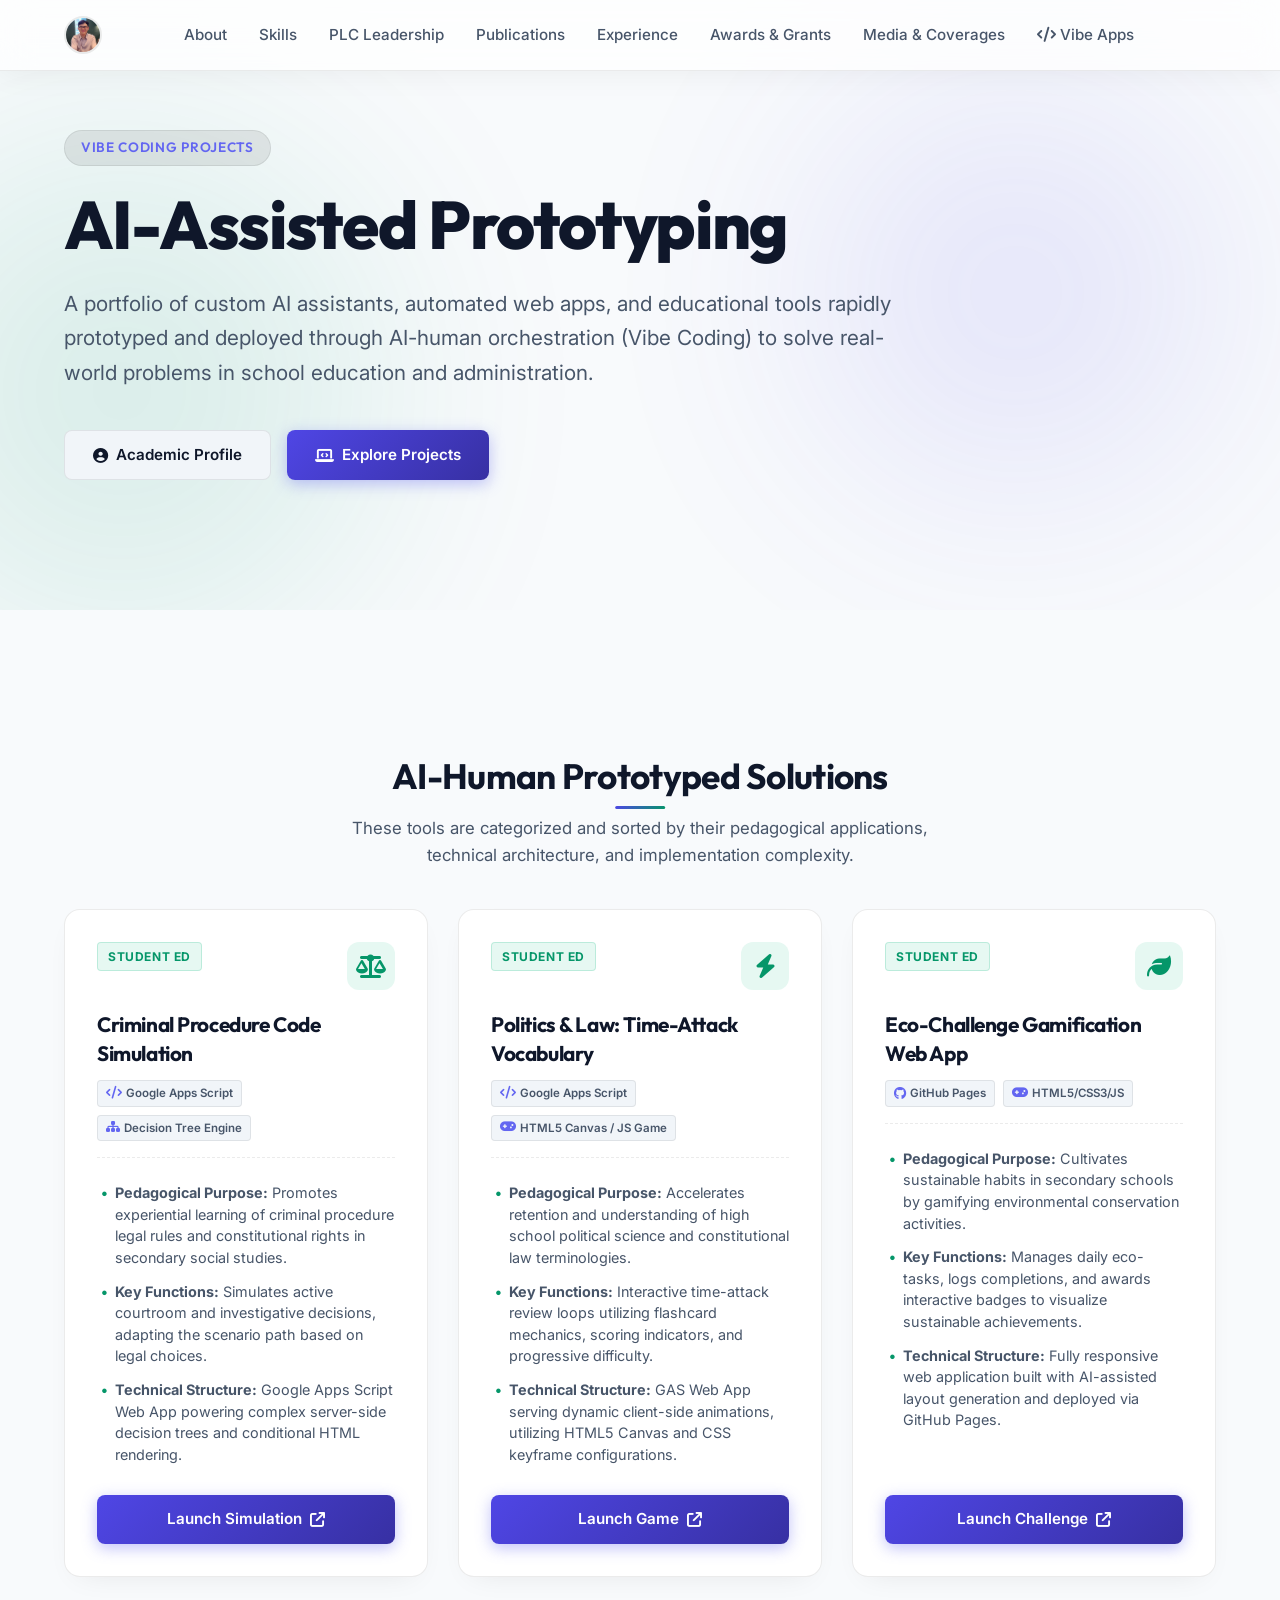
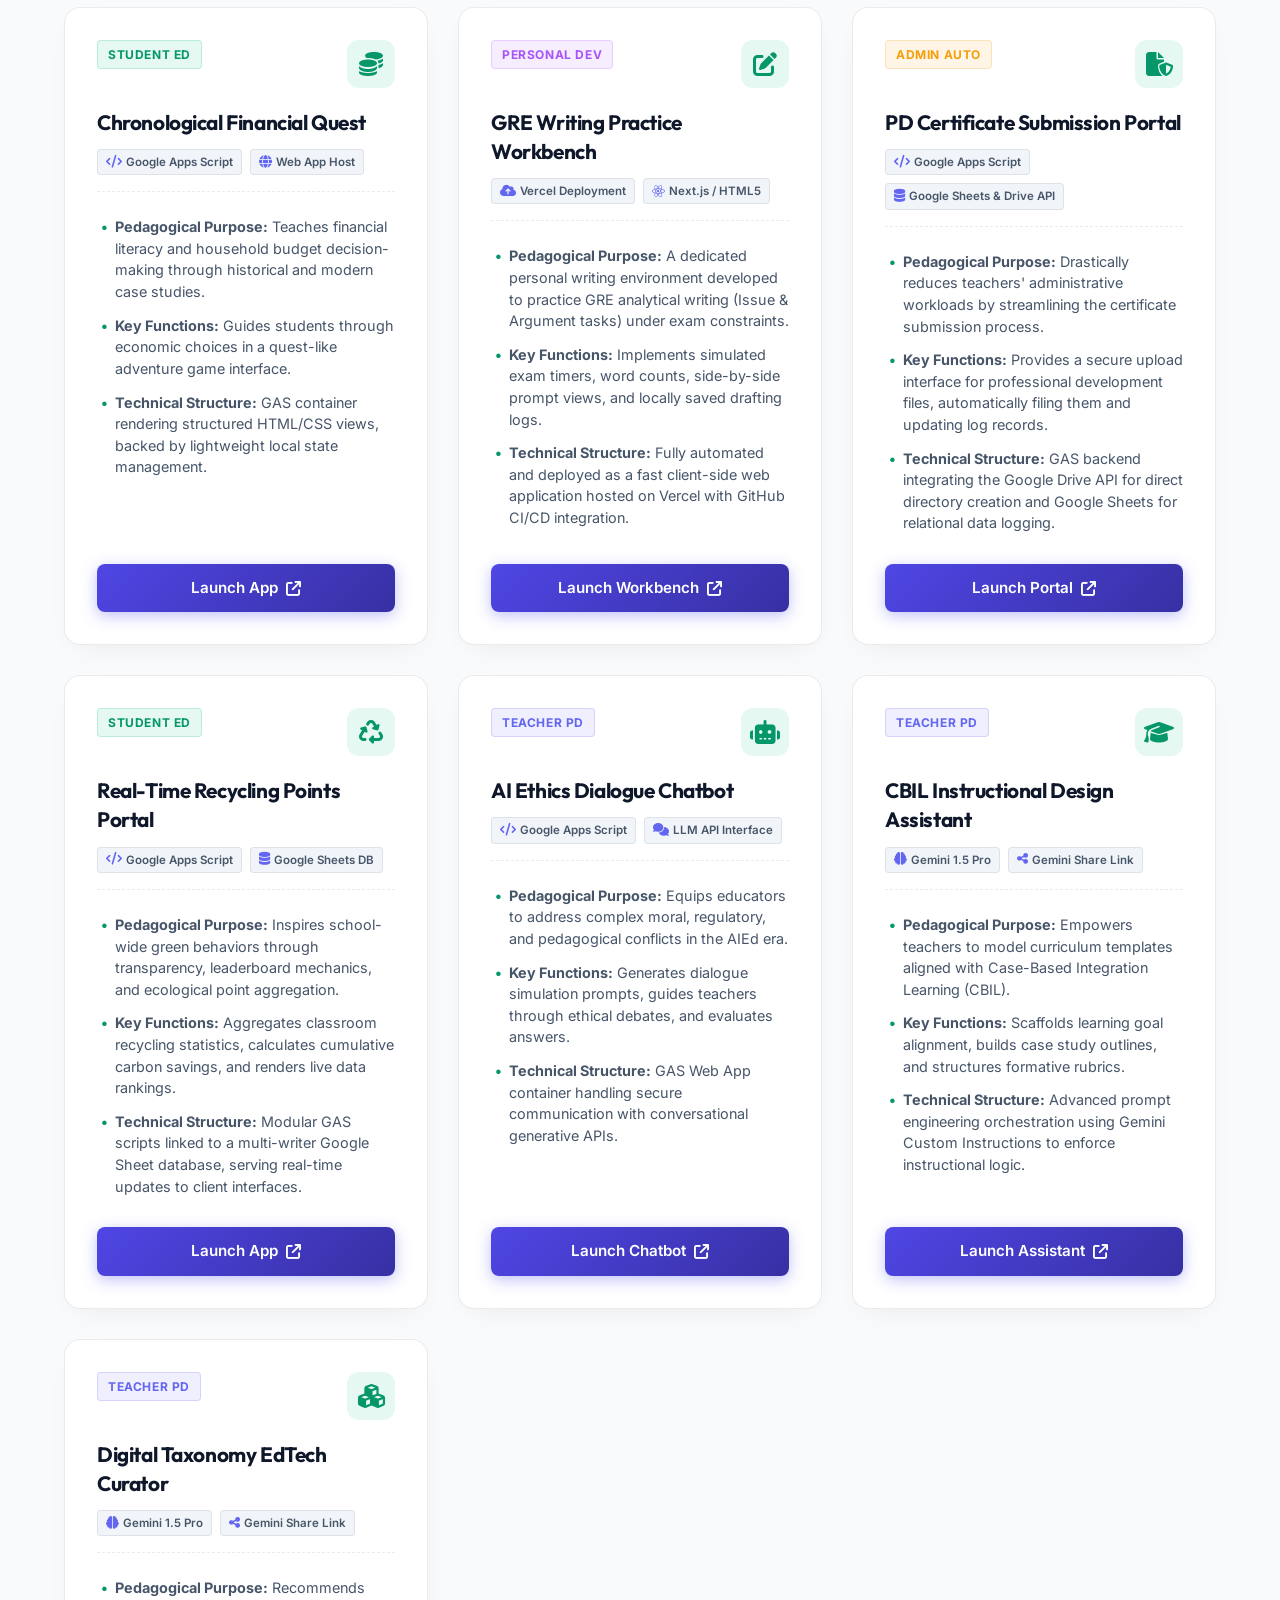
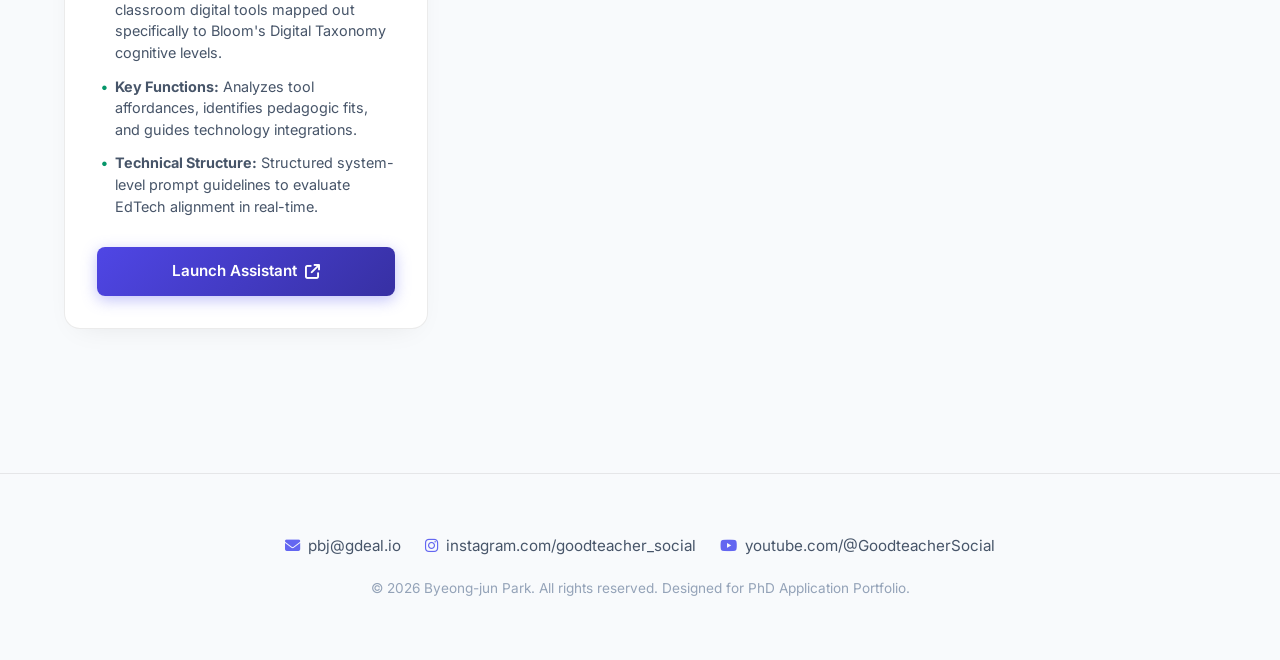
==== commit bbe9ad3a: "Feature: add GRE Writing Practice Workbench and group/sort projects by complexity and category" ====
--- a/vibe-portfolio.html
+++ b/vibe-portfolio.html
@@ -31,7 +31,7 @@
     <link rel="stylesheet" href="https://cdnjs.cloudflare.com/ajax/libs/font-awesome/6.4.0/css/all.min.css">
     
     <!-- Stylesheet -->
-    <link rel="stylesheet" href="style.css?v=2.1">
+    <link rel="stylesheet" href="style.css?v=2.2">
 </head>
 <body data-theme="light">
     <!-- Navigation -->
@@ -100,11 +100,169 @@
         <div class="section-container">
             <h2 class="section-title text-center">AI-Human Prototyped Solutions</h2>
             <p class="section-subtitle text-center">
-                These tools were conceived and deployed by leveraging large language models to construct logic, layout, and database connectors, lowering code barriers and accelerating digital transformation in schools.
+                These tools are categorized and sorted by their pedagogical applications, technical architecture, and implementation complexity.
             </p>
 
             <div class="vibe-grid">
+                <!-- ==================== GROUP 1: INTERACTIVE LEARNING SIMULATIONS & GAMIFICATION ==================== -->
+                
                 <!-- Project 1 -->
+                <div class="vibe-card">
+                    <div class="vibe-card-header">
+                        <span class="vibe-category-badge se">Student Ed</span>
+                        <div class="vibe-card-icon"><i class="fa-solid fa-scale-balanced"></i></div>
+                    </div>
+                    <h3>Criminal Procedure Code Simulation</h3>
+                    <div class="vibe-tech-stack">
+                        <span class="vibe-tech-badge"><i class="fa-solid fa-code"></i> Google Apps Script</span>
+                        <span class="vibe-tech-badge"><i class="fa-solid fa-sitemap"></i> Decision Tree Engine</span>
+                    </div>
+                    <ul class="vibe-details">
+                        <li><strong>Pedagogical Purpose:</strong> Promotes experiential learning of criminal procedure legal rules and constitutional rights in secondary social studies.</li>
+                        <li><strong>Key Functions:</strong> Simulates active courtroom and investigative decisions, adapting the scenario path based on legal choices.</li>
+                        <li><strong>Technical Structure:</strong> Google Apps Script Web App powering complex server-side decision trees and conditional HTML rendering.</li>
+                    </ul>
+                    <a href="https://script.google.com/a/macros/cwyeo-h.gne.go.kr/s/AKfycbz9Sh2VOQg9RKGEUdLzH0sWuUEy7jF_uI9-RrBoCisNafkkR_w_ozK5oon71aREXHVbOA/exec" target="_blank" class="btn btn-primary vibe-card-btn">Launch Simulation <i class="fa-solid fa-arrow-up-right-from-square"></i></a>
+                </div>
+
+                <!-- Project 2 -->
+                <div class="vibe-card">
+                    <div class="vibe-card-header">
+                        <span class="vibe-category-badge se">Student Ed</span>
+                        <div class="vibe-card-icon"><i class="fa-solid fa-bolt"></i></div>
+                    </div>
+                    <h3>Politics & Law: Time-Attack Vocabulary</h3>
+                    <div class="vibe-tech-stack">
+                        <span class="vibe-tech-badge"><i class="fa-solid fa-code"></i> Google Apps Script</span>
+                        <span class="vibe-tech-badge"><i class="fa-solid fa-gamepad"></i> HTML5 Canvas / JS Game</span>
+                    </div>
+                    <ul class="vibe-details">
+                        <li><strong>Pedagogical Purpose:</strong> Accelerates retention and understanding of high school political science and constitutional law terminologies.</li>
+                        <li><strong>Key Functions:</strong> Interactive time-attack review loops utilizing flashcard mechanics, scoring indicators, and progressive difficulty.</li>
+                        <li><strong>Technical Structure:</strong> GAS Web App serving dynamic client-side animations, utilizing HTML5 Canvas and CSS keyframe configurations.</li>
+                    </ul>
+                    <a href="https://script.google.com/a/macros/cwyeo-h.gne.go.kr/s/AKfycbxWq6JJyMb_YcqMOOyzzRGm768DNA7vseLTHnHnrK5wnD_bD19eQBm0_5_8mAehFDto/exec" target="_blank" class="btn btn-primary vibe-card-btn">Launch Game <i class="fa-solid fa-arrow-up-right-from-square"></i></a>
+                </div>
+
+                <!-- Project 3 -->
+                <div class="vibe-card">
+                    <div class="vibe-card-header">
+                        <span class="vibe-category-badge se">Student Ed</span>
+                        <div class="vibe-card-icon"><i class="fa-solid fa-leaf"></i></div>
+                    </div>
+                    <h3>Eco-Challenge Gamification Web App</h3>
+                    <div class="vibe-tech-stack">
+                        <span class="vibe-tech-badge"><i class="fa-brands fa-github"></i> GitHub Pages</span>
+                        <span class="vibe-tech-badge"><i class="fa-solid fa-gamepad"></i> HTML5/CSS3/JS</span>
+                    </div>
+                    <ul class="vibe-details">
+                        <li><strong>Pedagogical Purpose:</strong> Cultivates sustainable habits in secondary schools by gamifying environmental conservation activities.</li>
+                        <li><strong>Key Functions:</strong> Manages daily eco-tasks, logs completions, and awards interactive badges to visualize sustainable achievements.</li>
+                        <li><strong>Technical Structure:</strong> Fully responsive web application built with AI-assisted layout generation and deployed via GitHub Pages.</li>
+                    </ul>
+                    <a href="https://byeongjunpark.github.io/env_challenge/" target="_blank" class="btn btn-primary vibe-card-btn">Launch Challenge <i class="fa-solid fa-arrow-up-right-from-square"></i></a>
+                </div>
+
+                <!-- Project 4 -->
+                <div class="vibe-card">
+                    <div class="vibe-card-header">
+                        <span class="vibe-category-badge se">Student Ed</span>
+                        <div class="vibe-card-icon"><i class="fa-solid fa-coins"></i></div>
+                    </div>
+                    <h3>Chronological Financial Quest</h3>
+                    <div class="vibe-tech-stack">
+                        <span class="vibe-tech-badge"><i class="fa-solid fa-code"></i> Google Apps Script</span>
+                        <span class="vibe-tech-badge"><i class="fa-solid fa-globe"></i> Web App Host</span>
+                    </div>
+                    <ul class="vibe-details">
+                        <li><strong>Pedagogical Purpose:</strong> Teaches financial literacy and household budget decision-making through historical and modern case studies.</li>
+                        <li><strong>Key Functions:</strong> Guides students through economic choices in a quest-like adventure game interface.</li>
+                        <li><strong>Technical Structure:</strong> GAS container rendering structured HTML/CSS views, backed by lightweight local state management.</li>
+                    </ul>
+                    <a href="https://script.google.com/a/macros/cwyeo-h.gne.go.kr/s/AKfycbyflcmRJ3hrSxrB7k-zoUHNmA7ugieZWjzM5ECoQuRLVozjQKiUZncqf22bqNrOab178g/exec" target="_blank" class="btn btn-primary vibe-card-btn">Launch App <i class="fa-solid fa-arrow-up-right-from-square"></i></a>
+                </div>
+
+                <!-- ==================== GROUP 2: SYSTEM AUTOMATIONS & UTILITY WEB APPS ==================== -->
+
+                <!-- Project 5 -->
+                <div class="vibe-card">
+                    <div class="vibe-card-header">
+                        <span class="vibe-category-badge pd">Personal Dev</span>
+                        <div class="vibe-card-icon"><i class="fa-solid fa-pen-to-square"></i></div>
+                    </div>
+                    <h3>GRE Writing Practice Workbench</h3>
+                    <div class="vibe-tech-stack">
+                        <span class="vibe-tech-badge"><i class="fa-solid fa-cloud-arrow-up"></i> Vercel Deployment</span>
+                        <span class="vibe-tech-badge"><i class="fa-brands fa-react"></i> Next.js / HTML5</span>
+                    </div>
+                    <ul class="vibe-details">
+                        <li><strong>Pedagogical Purpose:</strong> A dedicated personal writing environment developed to practice GRE analytical writing (Issue & Argument tasks) under exam constraints.</li>
+                        <li><strong>Key Functions:</strong> Implements simulated exam timers, word counts, side-by-side prompt views, and locally saved drafting logs.</li>
+                        <li><strong>Technical Structure:</strong> Fully automated and deployed as a fast client-side web application hosted on Vercel with GitHub CI/CD integration.</li>
+                    </ul>
+                    <a href="https://grewriting.vercel.app/" target="_blank" class="btn btn-primary vibe-card-btn">Launch Workbench <i class="fa-solid fa-arrow-up-right-from-square"></i></a>
+                </div>
+
+                <!-- Project 6 -->
+                <div class="vibe-card">
+                    <div class="vibe-card-header">
+                        <span class="vibe-category-badge aa">Admin Auto</span>
+                        <div class="vibe-card-icon"><i class="fa-solid fa-file-shield"></i></div>
+                    </div>
+                    <h3>PD Certificate Submission Portal</h3>
+                    <div class="vibe-tech-stack">
+                        <span class="vibe-tech-badge"><i class="fa-solid fa-code"></i> Google Apps Script</span>
+                        <span class="vibe-tech-badge"><i class="fa-solid fa-database"></i> Google Sheets & Drive API</span>
+                    </div>
+                    <ul class="vibe-details">
+                        <li><strong>Pedagogical Purpose:</strong> Drastically reduces teachers' administrative workloads by streamlining the certificate submission process.</li>
+                        <li><strong>Key Functions:</strong> Provides a secure upload interface for professional development files, automatically filing them and updating log records.</li>
+                        <li><strong>Technical Structure:</strong> GAS backend integrating the Google Drive API for direct directory creation and Google Sheets for relational data logging.</li>
+                    </ul>
+                    <a href="https://script.google.com/a/macros/cwyeo-h.gne.go.kr/s/AKfycbxz8dCITEq4_bhA_fBeeX_aM7xQe8hBe6Ci8wT5oiJc-LhhS6sGZekkL6XX_uiaoB1y/exec" target="_blank" class="btn btn-primary vibe-card-btn">Launch Portal <i class="fa-solid fa-arrow-up-right-from-square"></i></a>
+                </div>
+
+                <!-- Project 7 -->
+                <div class="vibe-card">
+                    <div class="vibe-card-header">
+                        <span class="vibe-category-badge se">Student Ed</span>
+                        <div class="vibe-card-icon"><i class="fa-solid fa-recycle"></i></div>
+                    </div>
+                    <h3>Real-Time Recycling Points Portal</h3>
+                    <div class="vibe-tech-stack">
+                        <span class="vibe-tech-badge"><i class="fa-solid fa-code"></i> Google Apps Script</span>
+                        <span class="vibe-tech-badge"><i class="fa-solid fa-database"></i> Google Sheets DB</span>
+                    </div>
+                    <ul class="vibe-details">
+                        <li><strong>Pedagogical Purpose:</strong> Inspires school-wide green behaviors through transparency, leaderboard mechanics, and ecological point aggregation.</li>
+                        <li><strong>Key Functions:</strong> Aggregates classroom recycling statistics, calculates cumulative carbon savings, and renders live data rankings.</li>
+                        <li><strong>Technical Structure:</strong> Modular GAS scripts linked to a multi-writer Google Sheet database, serving real-time updates to client interfaces.</li>
+                    </ul>
+                    <a href="https://script.google.com/a/macros/gdeal.io/s/AKfycbxaf5O7jSGO89fXxk-2_LaXPI7TAneiSlfN5PRtIs8qPOi-N4L_lycaEh8NQhXSbmx7/exec" target="_blank" class="btn btn-primary vibe-card-btn">Launch App <i class="fa-solid fa-arrow-up-right-from-square"></i></a>
+                </div>
+
+                <!-- ==================== GROUP 3: AI-POWERED DIALOGUES & PROMPT ORCHESTRATIONS ==================== -->
+
+                <!-- Project 8 -->
+                <div class="vibe-card">
+                    <div class="vibe-card-header">
+                        <span class="vibe-category-badge tpd">Teacher PD</span>
+                        <div class="vibe-card-icon"><i class="fa-solid fa-robot"></i></div>
+                    </div>
+                    <h3>AI Ethics Dialogue Chatbot</h3>
+                    <div class="vibe-tech-stack">
+                        <span class="vibe-tech-badge"><i class="fa-solid fa-code"></i> Google Apps Script</span>
+                        <span class="vibe-tech-badge"><i class="fa-solid fa-comments"></i> LLM API Interface</span>
+                    </div>
+                    <ul class="vibe-details">
+                        <li><strong>Pedagogical Purpose:</strong> Equips educators to address complex moral, regulatory, and pedagogical conflicts in the AIEd era.</li>
+                        <li><strong>Key Functions:</strong> Generates dialogue simulation prompts, guides teachers through ethical debates, and evaluates answers.</li>
+                        <li><strong>Technical Structure:</strong> GAS Web App container handling secure communication with conversational generative APIs.</li>
+                    </ul>
+                    <a href="https://script.google.com/macros/s/AKfycbwLpVocofxjvqJTDjBswzUZPyE73Fo1VP_dBZCwzS4LZf1FxKGEvrFYiuOEJ9oPkJo/exec" target="_blank" class="btn btn-primary vibe-card-btn">Launch Chatbot <i class="fa-solid fa-arrow-up-right-from-square"></i></a>
+                </div>
+
+                <!-- Project 9 -->
                 <div class="vibe-card">
                     <div class="vibe-card-header">
                         <span class="vibe-category-badge tpd">Teacher PD</span>
@@ -116,14 +274,14 @@
                         <span class="vibe-tech-badge"><i class="fa-solid fa-share-nodes"></i> Gemini Share Link</span>
                     </div>
                     <ul class="vibe-details">
-                        <li><strong>Pedagogical Purpose:</strong> Assists teachers in designing curriculum based on Case-Based Integration Learning (CBIL) models.</li>
-                        <li><strong>Key Functions:</strong> Scaffolds case scenario creation, aligns instructional goals with educational standards, and establishes formative assessment rubrics.</li>
-                        <li><strong>Technical Structure:</strong> System prompt orchestration using Gemini Custom Instructions to enforce structured pedagogical frameworks.</li>
+                        <li><strong>Pedagogical Purpose:</strong> Empowers teachers to model curriculum templates aligned with Case-Based Integration Learning (CBIL).</li>
+                        <li><strong>Key Functions:</strong> Scaffolds learning goal alignment, builds case study outlines, and structures formative rubrics.</li>
+                        <li><strong>Technical Structure:</strong> Advanced prompt engineering orchestration using Gemini Custom Instructions to enforce instructional logic.</li>
                     </ul>
                     <a href="https://share.gemini.google/4gDCmyJhsM0C" target="_blank" class="btn btn-primary vibe-card-btn">Launch Assistant <i class="fa-solid fa-arrow-up-right-from-square"></i></a>
                 </div>
 
-                <!-- Project 2 -->
+                <!-- Project 10 -->
                 <div class="vibe-card">
                     <div class="vibe-card-header">
                         <span class="vibe-category-badge tpd">Teacher PD</span>
@@ -135,144 +293,11 @@
                         <span class="vibe-tech-badge"><i class="fa-solid fa-share-nodes"></i> Gemini Share Link</span>
                     </div>
                     <ul class="vibe-details">
-                        <li><strong>Pedagogical Purpose:</strong> Evaluates and matches EdTech tools with Bloom's Digital Taxonomy levels to ensure pedagogy-first technology adoption.</li>
-                        <li><strong>Key Functions:</strong> Recommends specific tools based on target cognitive tasks, analyzes affordances, and guides teachers in technology integration.</li>
-                        <li><strong>Technical Structure:</strong> Specialized prompts leveraging prompt engineering and system-level guidelines to standardize tech curation criteria.</li>
+                        <li><strong>Pedagogical Purpose:</strong> Recommends classroom digital tools mapped out specifically to Bloom's Digital Taxonomy cognitive levels.</li>
+                        <li><strong>Key Functions:</strong> Analyzes tool affordances, identifies pedagogic fits, and guides technology integrations.</li>
+                        <li><strong>Technical Structure:</strong> Structured system-level prompt guidelines to evaluate EdTech alignment in real-time.</li>
                     </ul>
                     <a href="https://share.gemini.google/QlkWbu6BzelP" target="_blank" class="btn btn-primary vibe-card-btn">Launch Assistant <i class="fa-solid fa-arrow-up-right-from-square"></i></a>
-                </div>
-
-                <!-- Project 3 -->
-                <div class="vibe-card">
-                    <div class="vibe-card-header">
-                        <span class="vibe-category-badge se">Student Ed</span>
-                        <div class="vibe-card-icon"><i class="fa-solid fa-coins"></i></div>
-                    </div>
-                    <h3>Chronological Financial Quest</h3>
-                    <div class="vibe-tech-stack">
-                        <span class="vibe-tech-badge"><i class="fa-solid fa-code"></i> Google Apps Script</span>
-                        <span class="vibe-tech-badge"><i class="fa-solid fa-globe"></i> Web App Host</span>
-                    </div>
-                    <ul class="vibe-details">
-                        <li><strong>Pedagogical Purpose:</strong> Promotes secondary financial literacy and economic reasoning through a narrative, game-based learning design.</li>
-                        <li><strong>Key Functions:</strong> Guides students through interactive quests mapping out real-world financial decision scenarios chronologically.</li>
-                        <li><strong>Technical Structure:</strong> Server-side JavaScript via Google Apps Script (GAS) Web App, serving client-side HTML, CSS, and JS.</li>
-                    </ul>
-                    <a href="https://script.google.com/a/macros/cwyeo-h.gne.go.kr/s/AKfycbyflcmRJ3hrSxrB7k-zoUHNmA7ugieZWjzM5ECoQuRLVozjQKiUZncqf22bqNrOab178g/exec" target="_blank" class="btn btn-primary vibe-card-btn">Launch App <i class="fa-solid fa-arrow-up-right-from-square"></i></a>
-                </div>
-
-                <!-- Project 4 -->
-                <div class="vibe-card">
-                    <div class="vibe-card-header">
-                        <span class="vibe-category-badge aa">Admin Auto</span>
-                        <div class="vibe-card-icon"><i class="fa-solid fa-file-shield"></i></div>
-                    </div>
-                    <h3>PD Certificate Submission Portal</h3>
-                    <div class="vibe-tech-stack">
-                        <span class="vibe-tech-badge"><i class="fa-solid fa-code"></i> Google Apps Script</span>
-                        <span class="vibe-tech-badge"><i class="fa-solid fa-database"></i> Google Sheets / Drive API</span>
-                    </div>
-                    <ul class="vibe-details">
-                        <li><strong>Pedagogical Purpose:</strong> Reduces teachers' administrative workload to let them focus on curriculum design and teaching.</li>
-                        <li><strong>Key Functions:</strong> Provides a unified web application for submitting and archiving teacher training completion certificates.</li>
-                        <li><strong>Technical Structure:</strong> Google Apps Script serving as backend. Automates file saving to secure Google Drive directories and logs metadata in Google Sheets.</li>
-                    </ul>
-                    <a href="https://script.google.com/a/macros/cwyeo-h.gne.go.kr/s/AKfycbxz8dCITEq4_bhA_fBeeX_aM7xQe8hBe6Ci8wT5oiJc-LhhS6sGZekkL6XX_uiaoB1y/exec" target="_blank" class="btn btn-primary vibe-card-btn">Launch Portal <i class="fa-solid fa-arrow-up-right-from-square"></i></a>
-                </div>
-
-                <!-- Project 5 -->
-                <div class="vibe-card">
-                    <div class="vibe-card-header">
-                        <span class="vibe-category-badge se">Student Ed</span>
-                        <div class="vibe-card-icon"><i class="fa-solid fa-bolt"></i></div>
-                    </div>
-                    <h3>Politics & Law: Time-Attack Vocabulary</h3>
-                    <div class="vibe-tech-stack">
-                        <span class="vibe-tech-badge"><i class="fa-solid fa-code"></i> Google Apps Script</span>
-                        <span class="vibe-tech-badge"><i class="fa-solid fa-gamepad"></i> HTML5 Canvas / JS Game</span>
-                    </div>
-                    <ul class="vibe-details">
-                        <li><strong>Pedagogical Purpose:</strong> Enhances vocabulary retention of complex political and legal concepts for high school students.</li>
-                        <li><strong>Key Functions:</strong> Uses flashcards in a time-attack gameplay loop to increase terminology familiarity and student engagement.</li>
-                        <li><strong>Technical Structure:</strong> GAS Web App architecture serving responsive client-side UI, styled with interactive CSS keyframe animations.</li>
-                    </ul>
-                    <a href="https://script.google.com/a/macros/cwyeo-h.gne.go.kr/s/AKfycbxWq6JJyMb_YcqMOOyzzRGm768DNA7vseLTHnHnrK5wnD_bD19eQBm0_5_8mAehFDto/exec" target="_blank" class="btn btn-primary vibe-card-btn">Launch Game <i class="fa-solid fa-arrow-up-right-from-square"></i></a>
-                </div>
-
-                <!-- Project 6 -->
-                <div class="vibe-card">
-                    <div class="vibe-card-header">
-                        <span class="vibe-category-badge se">Student Ed</span>
-                        <div class="vibe-card-icon"><i class="fa-solid fa-scale-balanced"></i></div>
-                    </div>
-                    <h3>Criminal Procedure Code Simulation</h3>
-                    <div class="vibe-tech-stack">
-                        <span class="vibe-tech-badge"><i class="fa-solid fa-code"></i> Google Apps Script</span>
-                        <span class="vibe-tech-badge"><i class="fa-solid fa-sitemap"></i> Decision Tree Engine</span>
-                    </div>
-                    <ul class="vibe-details">
-                        <li><strong>Pedagogical Purpose:</strong> Promotes experiential learning of criminal procedure legal rules and rights in Korean secondary education.</li>
-                        <li><strong>Key Functions:</strong> Provides a mock scenario trial where students make legal decisions, exploring different procedural paths.</li>
-                        <li><strong>Technical Structure:</strong> GAS Web App driving branch simulation logic based on decision trees and interactive prompt flows.</li>
-                    </ul>
-                    <a href="https://script.google.com/a/macros/cwyeo-h.gne.go.kr/s/AKfycbz9Sh2VOQg9RKGEUdLzH0sWuUEy7jF_uI9-RrBoCisNafkkR_w_ozK5oon71aREXHVbOA/exec" target="_blank" class="btn btn-primary vibe-card-btn">Launch Simulation <i class="fa-solid fa-arrow-up-right-from-square"></i></a>
-                </div>
-
-                <!-- Project 7 -->
-                <div class="vibe-card">
-                    <div class="vibe-card-header">
-                        <span class="vibe-category-badge tpd">Teacher PD</span>
-                        <div class="vibe-card-icon"><i class="fa-solid fa-robot"></i></div>
-                    </div>
-                    <h3>AI Ethics Dialogue Chatbot</h3>
-                    <div class="vibe-tech-stack">
-                        <span class="vibe-tech-badge"><i class="fa-solid fa-code"></i> Google Apps Script</span>
-                        <span class="vibe-tech-badge"><i class="fa-solid fa-comments"></i> LLM API Interface</span>
-                    </div>
-                    <ul class="vibe-details">
-                        <li><strong>Pedagogical Purpose:</strong> Trains teachers to explore and analyze moral dilemmas, guidelines, and safety practices in AI-integrated classrooms.</li>
-                        <li><strong>Key Functions:</strong> Simulates interactive conversational debates on ethical issues, prompting educators to reflect on AI policies.</li>
-                        <li><strong>Technical Structure:</strong> Google Apps Script Web App providing a lightweight chat container linked to conversational LLM APIs.</li>
-                    </ul>
-                    <a href="https://script.google.com/macros/s/AKfycbwLpVocofxjvqJTDjBswzUZPyE73Fo1VP_dBZCwzS4LZf1FxKGEvrFYiuOEJ9oPkJo/exec" target="_blank" class="btn btn-primary vibe-card-btn">Launch Chatbot <i class="fa-solid fa-arrow-up-right-from-square"></i></a>
-                </div>
-
-                <!-- Project 8 -->
-                <div class="vibe-card">
-                    <div class="vibe-card-header">
-                        <span class="vibe-category-badge se">Student Ed</span>
-                        <div class="vibe-card-icon"><i class="fa-solid fa-recycle"></i></div>
-                    </div>
-                    <h3>Real-Time Recycling Points Web App</h3>
-                    <div class="vibe-tech-stack">
-                        <span class="vibe-tech-badge"><i class="fa-solid fa-code"></i> Google Apps Script</span>
-                        <span class="vibe-tech-badge"><i class="fa-solid fa-database"></i> Google Sheets DB</span>
-                    </div>
-                    <ul class="vibe-details">
-                        <li><strong>Pedagogical Purpose:</strong> Fosters eco-friendly habits and collective environmental responsibility across the entire school community.</li>
-                        <li><strong>Key Functions:</strong> Tracks individual recycling contributions and updates campus-wide leaderboards and point tallies in real-time.</li>
-                        <li><strong>Technical Structure:</strong> Google Apps Script serving as the real-time coordinator, writing data to a Google Sheets database back-end.</li>
-                    </ul>
-                    <a href="https://script.google.com/a/macros/gdeal.io/s/AKfycbxaf5O7jSGO89fXxk-2_LaXPI7TAneiSlfN5PRtIs8qPOi-N4L_lycaEh8NQhXSbmx7/exec" target="_blank" class="btn btn-primary vibe-card-btn">Launch App <i class="fa-solid fa-arrow-up-right-from-square"></i></a>
-                </div>
-
-                <!-- Project 9 -->
-                <div class="vibe-card">
-                    <div class="vibe-card-header">
-                        <span class="vibe-category-badge se">Student Ed</span>
-                        <div class="vibe-card-icon"><i class="fa-solid fa-leaf"></i></div>
-                    </div>
-                    <h3>Eco-Challenge Gamification Web App</h3>
-                    <div class="vibe-tech-stack">
-                        <span class="vibe-tech-badge"><i class="fa-brands fa-github"></i> GitHub Pages</span>
-                        <span class="vibe-tech-badge"><i class="fa-solid fa-gamepad"></i> HTML5/CSS3/JS</span>
-                    </div>
-                    <ul class="vibe-details">
-                        <li><strong>Pedagogical Purpose:</strong> Encourages everyday sustainable behaviors in school through gamification elements.</li>
-                        <li><strong>Key Functions:</strong> Displays active green challenges, tracks progress, and showcases achievements with visual rewards.</li>
-                        <li><strong>Technical Structure:</strong> Fully responsive client-side web application hosted on GitHub Pages, featuring interactive transitions and dynamic state handling.</li>
-                    </ul>
-                    <a href="https://byeongjunpark.github.io/env_challenge/" target="_blank" class="btn btn-primary vibe-card-btn">Launch Challenge <i class="fa-solid fa-arrow-up-right-from-square"></i></a>
                 </div>
             </div>
         </div>
--- a/style.css
+++ b/style.css
@@ -1887,6 +1887,12 @@
     border: 1px solid rgba(245, 158, 11, 0.2);
 }
 
+.vibe-category-badge.pd {
+    color: #a855f7; /* purple-500 */
+    background: rgba(168, 85, 247, 0.1);
+    border: 1px solid rgba(168, 85, 247, 0.2);
+}
+
 .vibe-card-icon {
     font-size: 1.5rem;
     color: var(--accent-light);
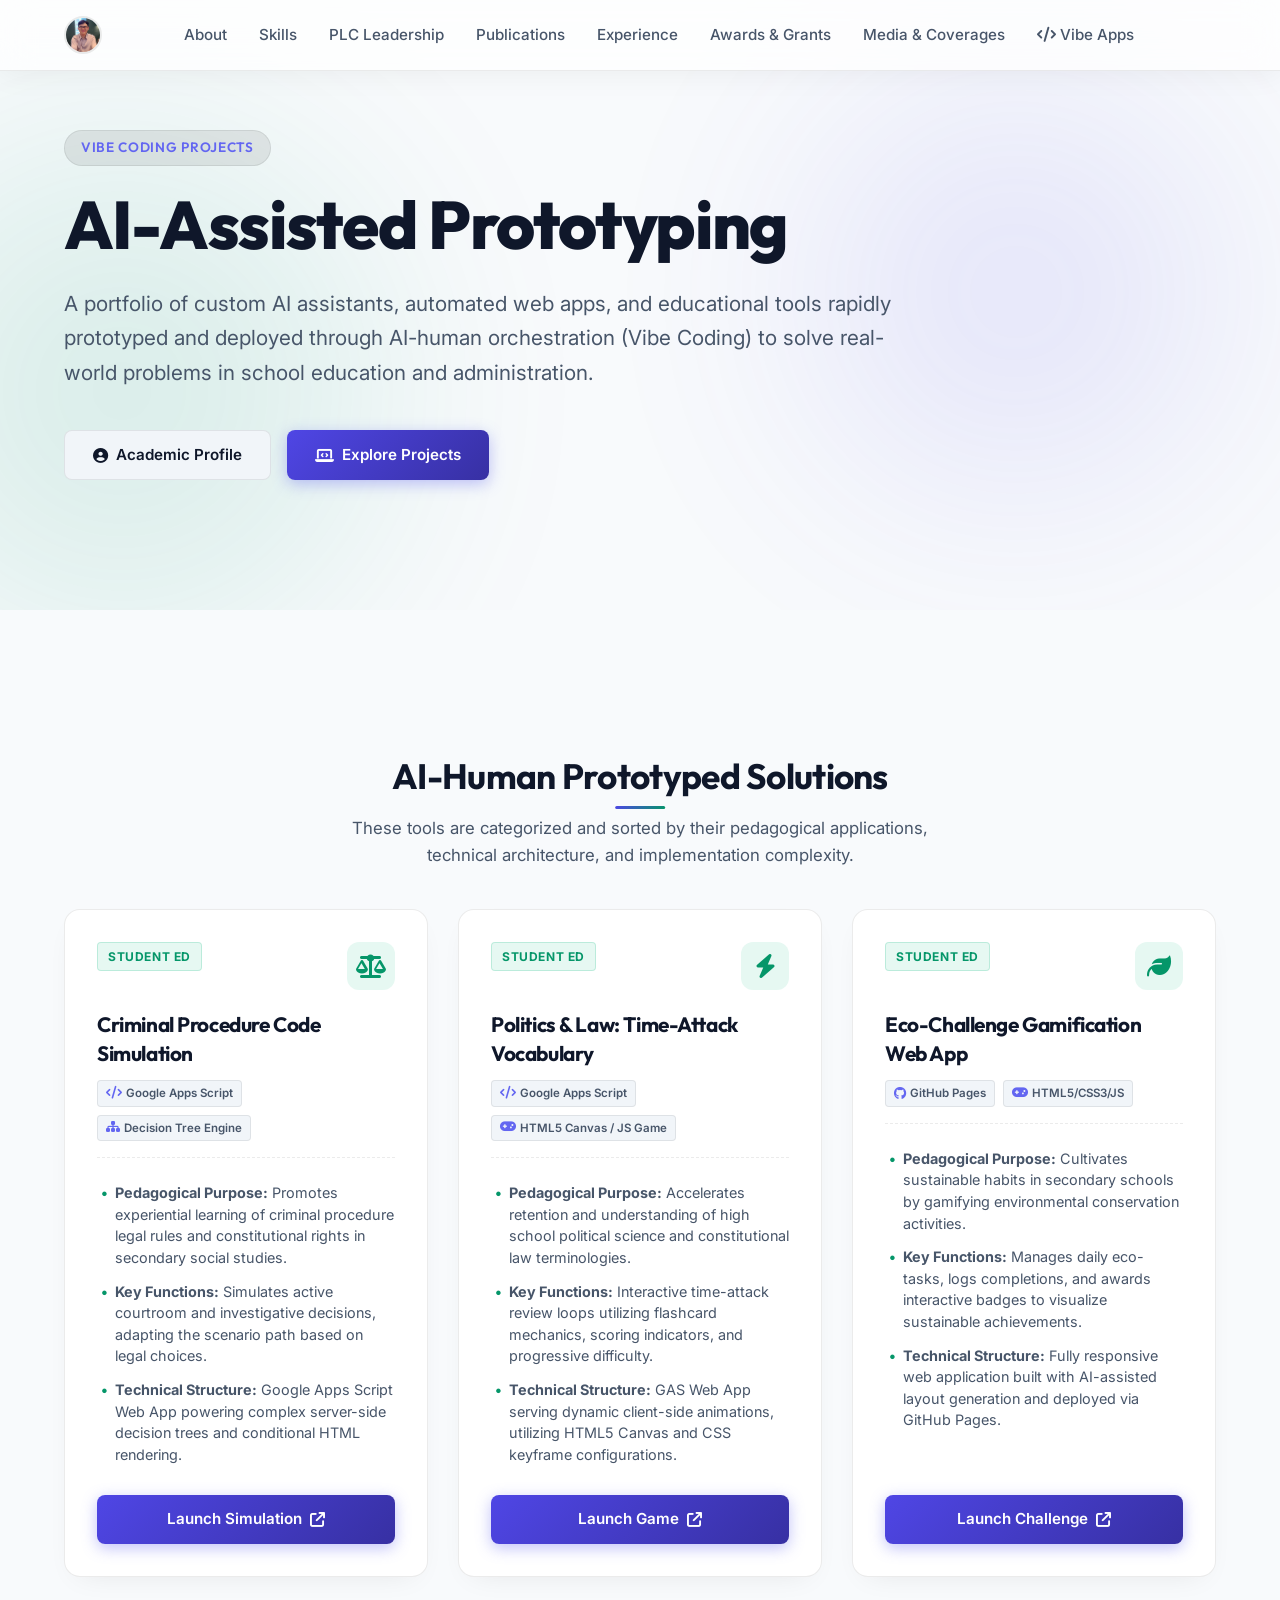
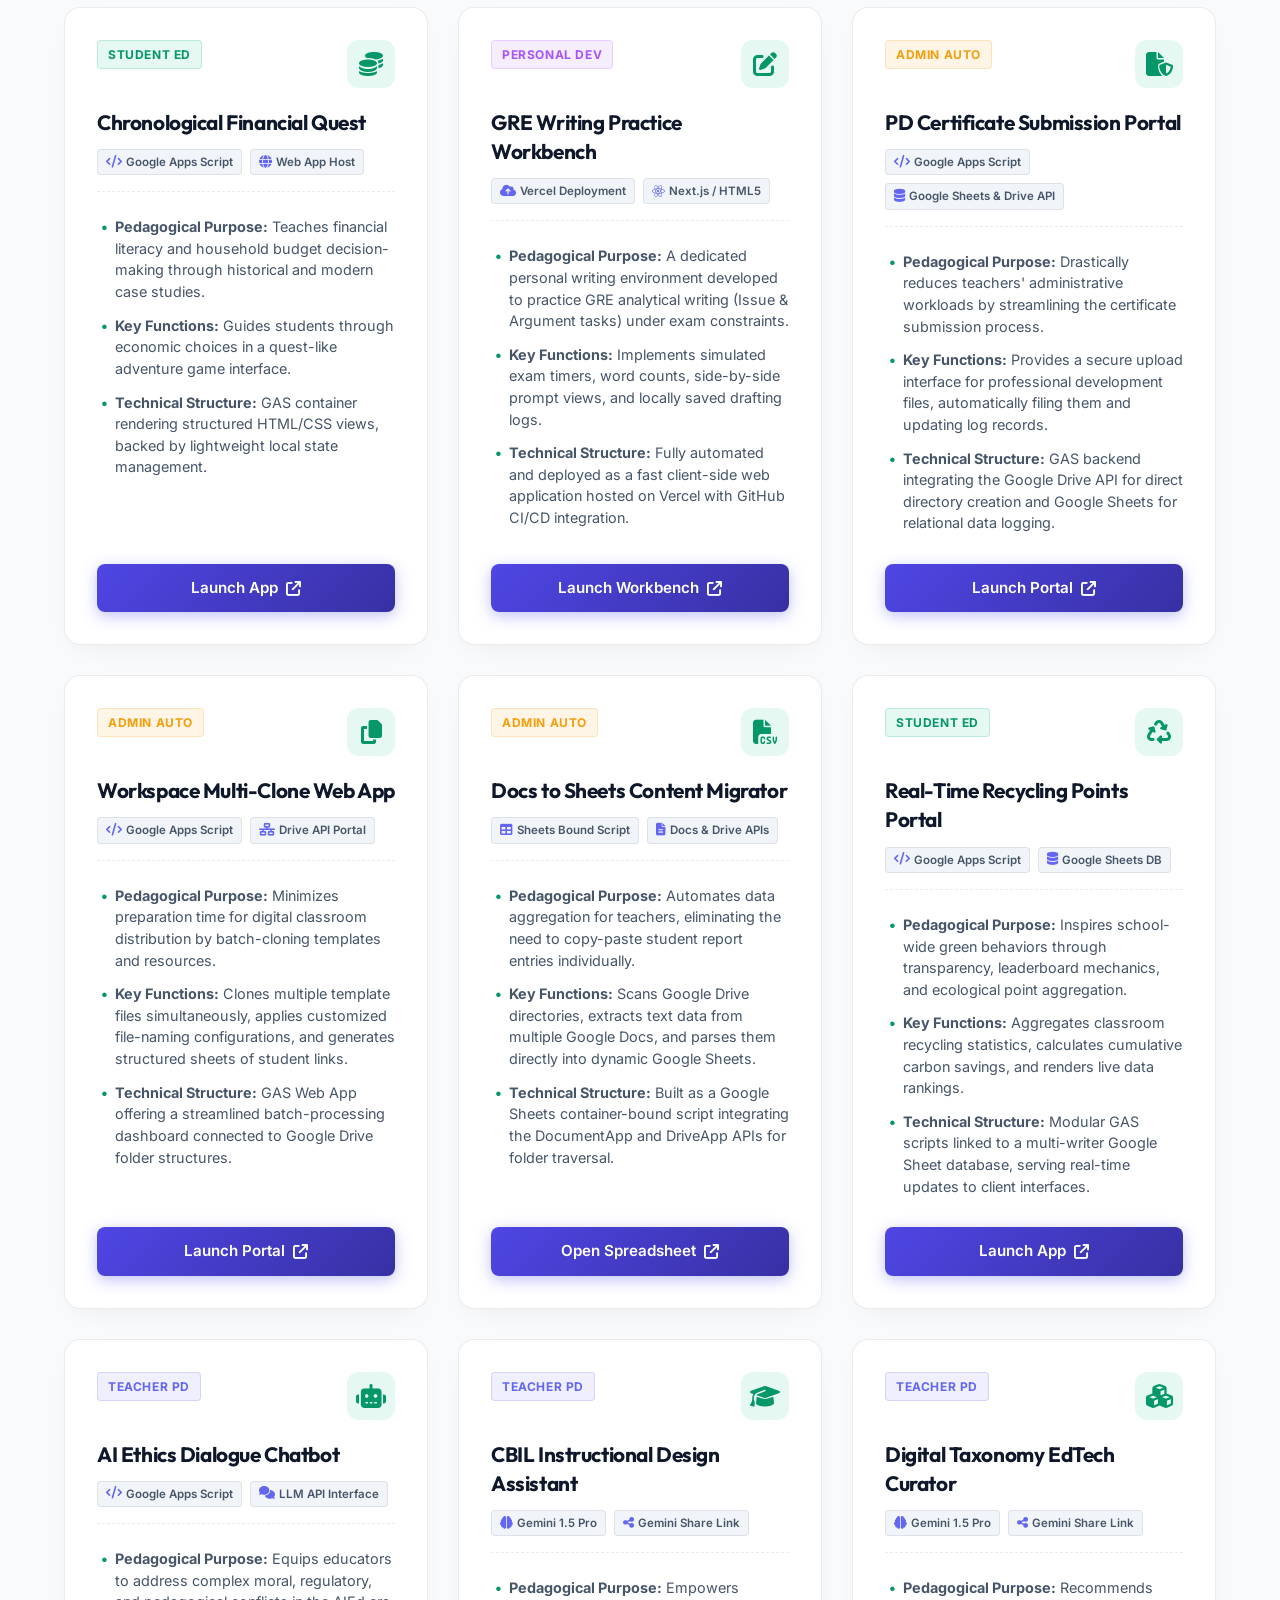
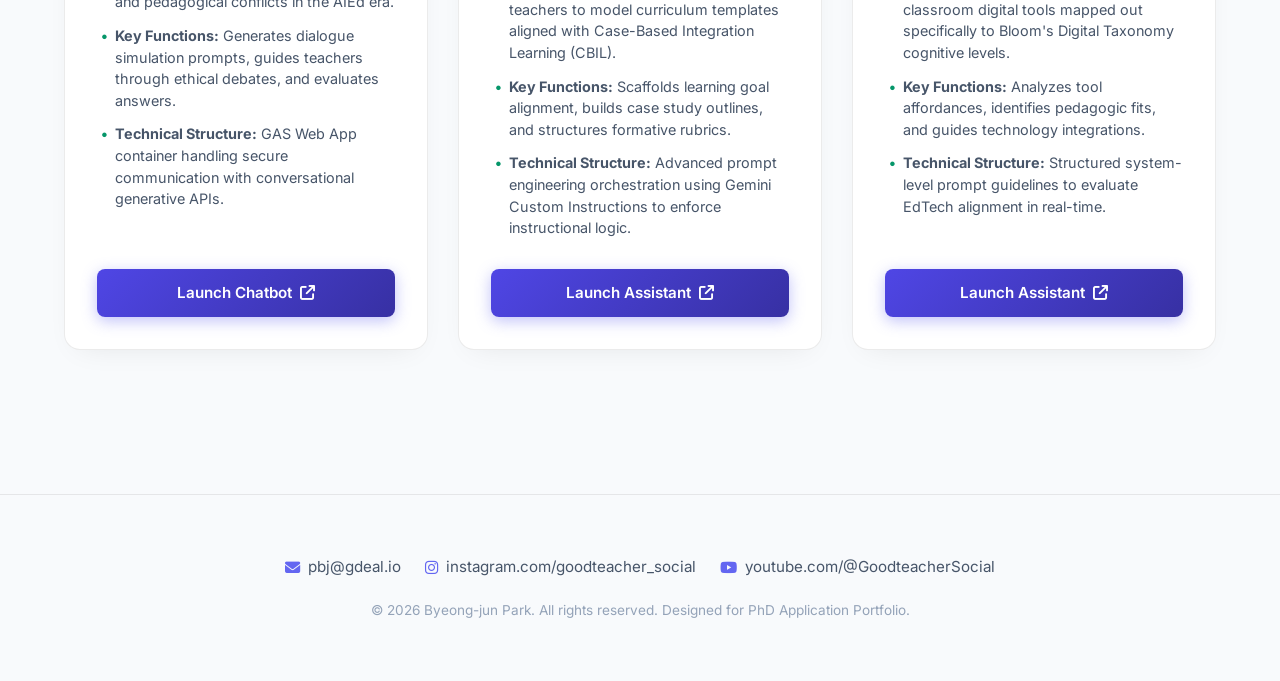
==== commit e35c7454: "Feature: add Docs to Sheets and Workspace Clone projects to Vibe Apps portfolio" ====
--- a/vibe-portfolio.html
+++ b/vibe-portfolio.html
@@ -225,6 +225,44 @@
                 <!-- Project 7 -->
                 <div class="vibe-card">
                     <div class="vibe-card-header">
+                        <span class="vibe-category-badge aa">Admin Auto</span>
+                        <div class="vibe-card-icon"><i class="fa-solid fa-copy"></i></div>
+                    </div>
+                    <h3>Workspace Multi-Clone Web App</h3>
+                    <div class="vibe-tech-stack">
+                        <span class="vibe-tech-badge"><i class="fa-solid fa-code"></i> Google Apps Script</span>
+                        <span class="vibe-tech-badge"><i class="fa-solid fa-network-wired"></i> Drive API Portal</span>
+                    </div>
+                    <ul class="vibe-details">
+                        <li><strong>Pedagogical Purpose:</strong> Minimizes preparation time for digital classroom distribution by batch-cloning templates and resources.</li>
+                        <li><strong>Key Functions:</strong> Clones multiple template files simultaneously, applies customized file-naming configurations, and generates structured sheets of student links.</li>
+                        <li><strong>Technical Structure:</strong> GAS Web App offering a streamlined batch-processing dashboard connected to Google Drive folder structures.</li>
+                    </ul>
+                    <a href="https://script.google.com/a/macros/gdeal.io/s/AKfycbyGbuCOqcaH7yxte73xutJge-xL3d0PFJUMJCCzcZpg6eAUoML-J8irjX9new3m36LbtQ/exec" target="_blank" class="btn btn-primary vibe-card-btn">Launch Portal <i class="fa-solid fa-arrow-up-right-from-square"></i></a>
+                </div>
+
+                <!-- Project 8 -->
+                <div class="vibe-card">
+                    <div class="vibe-card-header">
+                        <span class="vibe-category-badge aa">Admin Auto</span>
+                        <div class="vibe-card-icon"><i class="fa-solid fa-file-csv"></i></div>
+                    </div>
+                    <h3>Docs to Sheets Content Migrator</h3>
+                    <div class="vibe-tech-stack">
+                        <span class="vibe-tech-badge"><i class="fa-solid fa-table"></i> Sheets Bound Script</span>
+                        <span class="vibe-tech-badge"><i class="fa-solid fa-file-lines"></i> Docs & Drive APIs</span>
+                    </div>
+                    <ul class="vibe-details">
+                        <li><strong>Pedagogical Purpose:</strong> Automates data aggregation for teachers, eliminating the need to copy-paste student report entries individually.</li>
+                        <li><strong>Key Functions:</strong> Scans Google Drive directories, extracts text data from multiple Google Docs, and parses them directly into dynamic Google Sheets.</li>
+                        <li><strong>Technical Structure:</strong> Built as a Google Sheets container-bound script integrating the DocumentApp and DriveApp APIs for folder traversal.</li>
+                    </ul>
+                    <a href="https://docs.google.com/spreadsheets/d/1DUw73WwuI8S8Q1Vi-edP50Ssz3toWPfRdsO14Aco9iY/edit?gid=0#gid=0" target="_blank" class="btn btn-primary vibe-card-btn">Open Spreadsheet <i class="fa-solid fa-arrow-up-right-from-square"></i></a>
+                </div>
+
+                <!-- Project 9 -->
+                <div class="vibe-card">
+                    <div class="vibe-card-header">
                         <span class="vibe-category-badge se">Student Ed</span>
                         <div class="vibe-card-icon"><i class="fa-solid fa-recycle"></i></div>
                     </div>
@@ -243,7 +281,7 @@
 
                 <!-- ==================== GROUP 3: AI-POWERED DIALOGUES & PROMPT ORCHESTRATIONS ==================== -->
 
-                <!-- Project 8 -->
+                <!-- Project 10 -->
                 <div class="vibe-card">
                     <div class="vibe-card-header">
                         <span class="vibe-category-badge tpd">Teacher PD</span>
@@ -262,7 +300,7 @@
                     <a href="https://script.google.com/macros/s/AKfycbwLpVocofxjvqJTDjBswzUZPyE73Fo1VP_dBZCwzS4LZf1FxKGEvrFYiuOEJ9oPkJo/exec" target="_blank" class="btn btn-primary vibe-card-btn">Launch Chatbot <i class="fa-solid fa-arrow-up-right-from-square"></i></a>
                 </div>
 
-                <!-- Project 9 -->
+                <!-- Project 11 -->
                 <div class="vibe-card">
                     <div class="vibe-card-header">
                         <span class="vibe-category-badge tpd">Teacher PD</span>
@@ -281,7 +319,7 @@
                     <a href="https://share.gemini.google/4gDCmyJhsM0C" target="_blank" class="btn btn-primary vibe-card-btn">Launch Assistant <i class="fa-solid fa-arrow-up-right-from-square"></i></a>
                 </div>
 
-                <!-- Project 10 -->
+                <!-- Project 12 -->
                 <div class="vibe-card">
                     <div class="vibe-card-header">
                         <span class="vibe-category-badge tpd">Teacher PD</span>
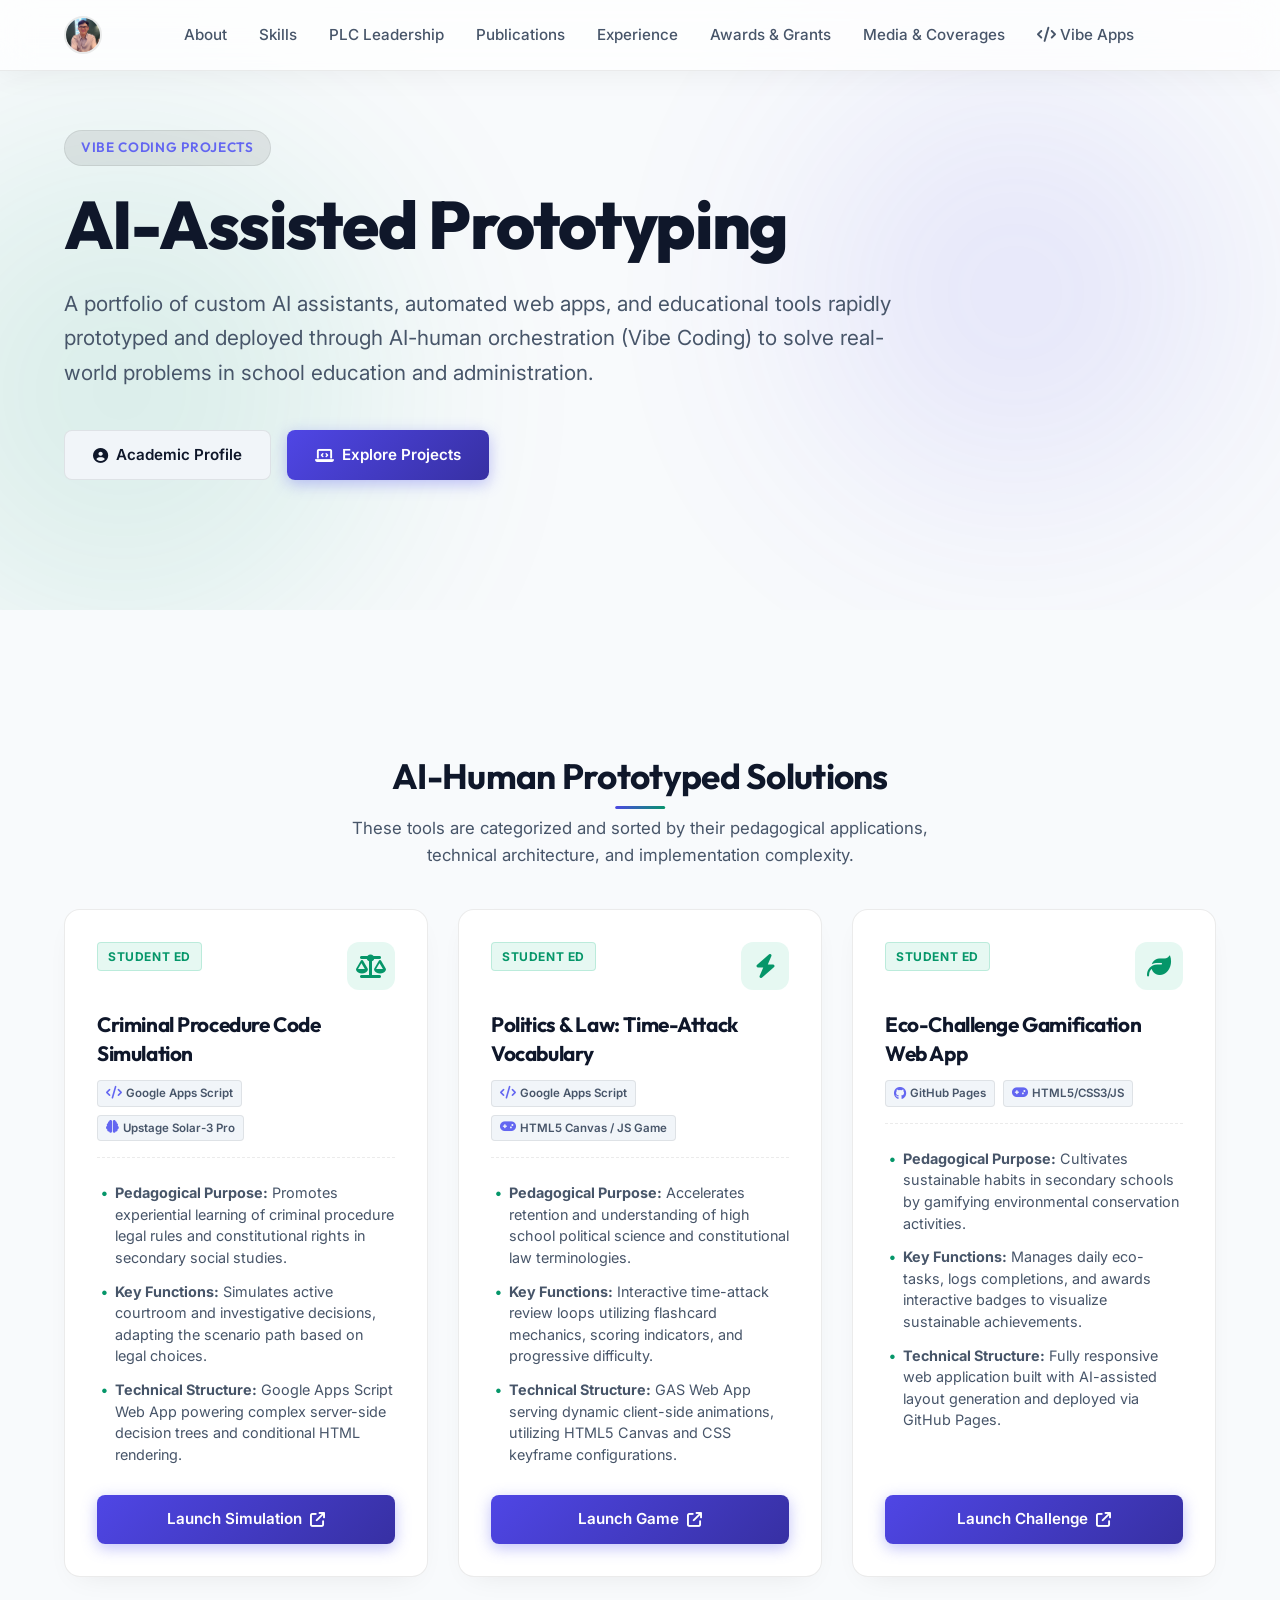
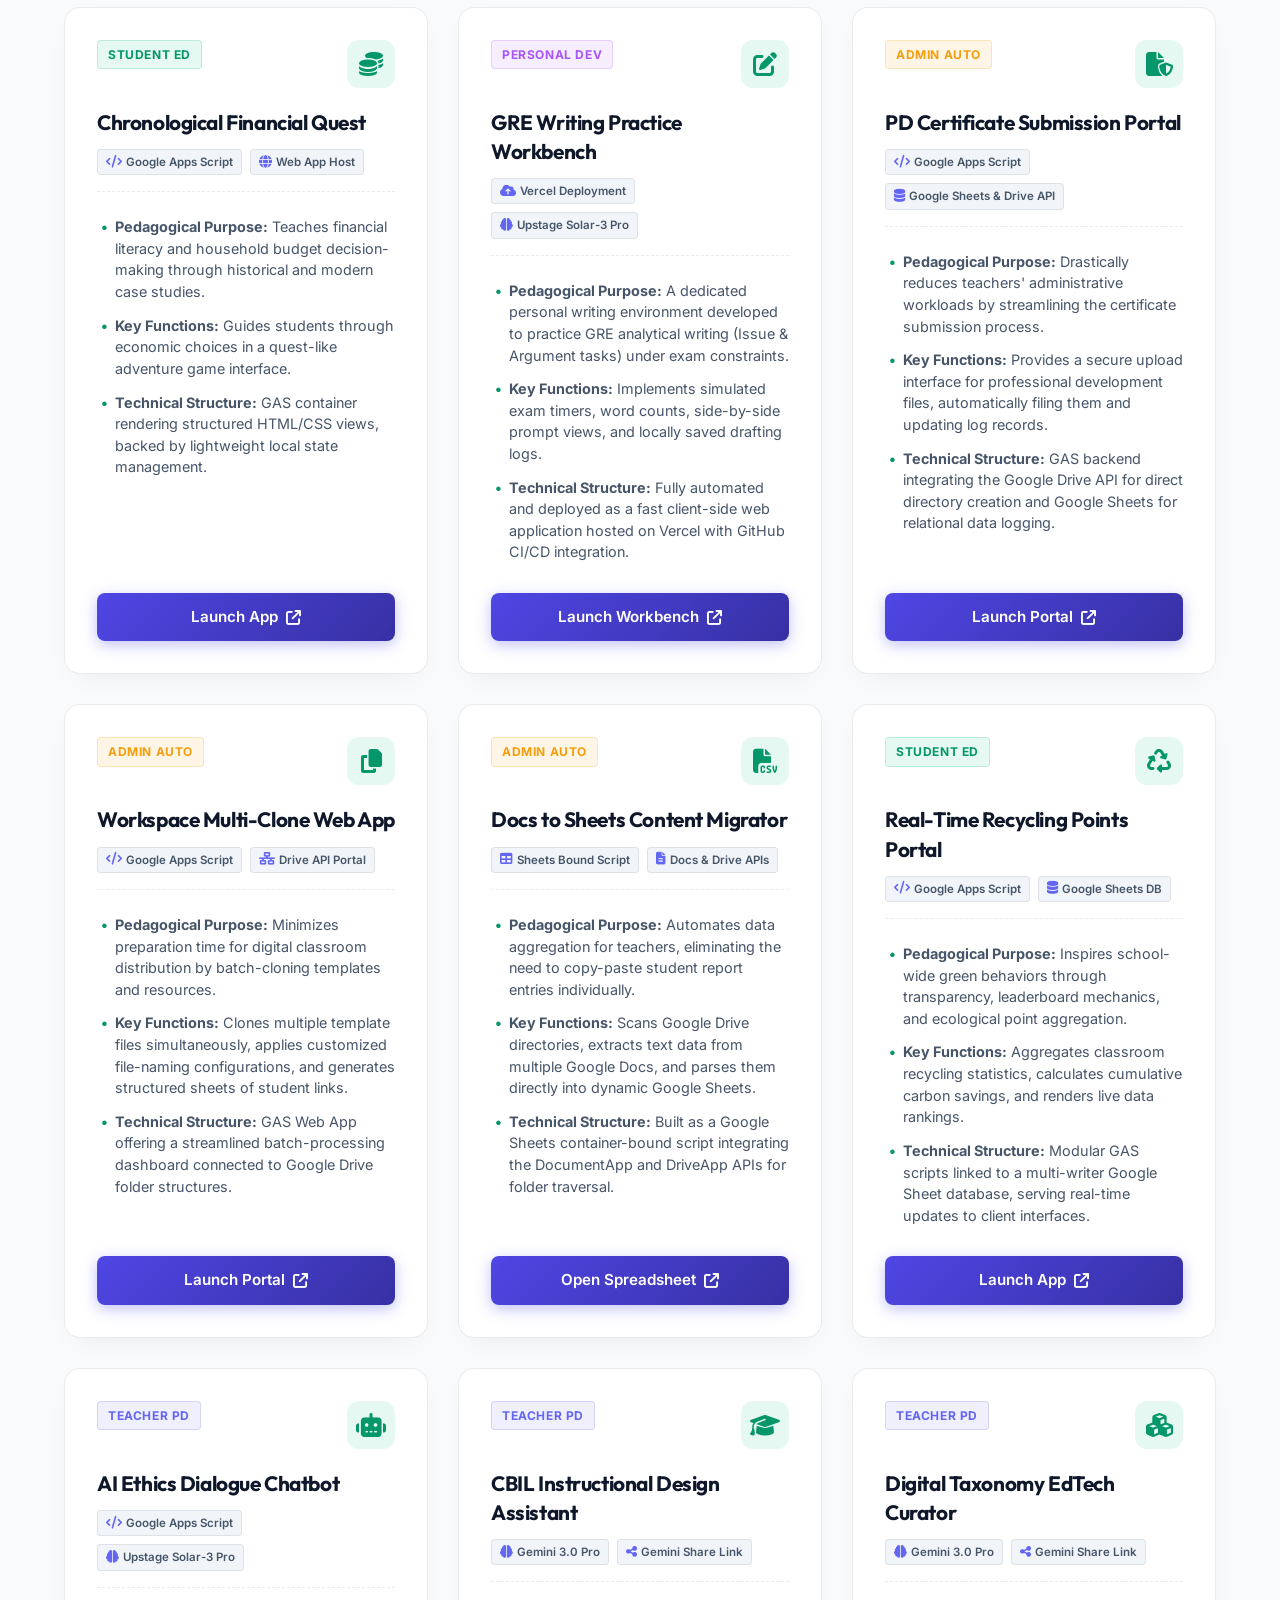
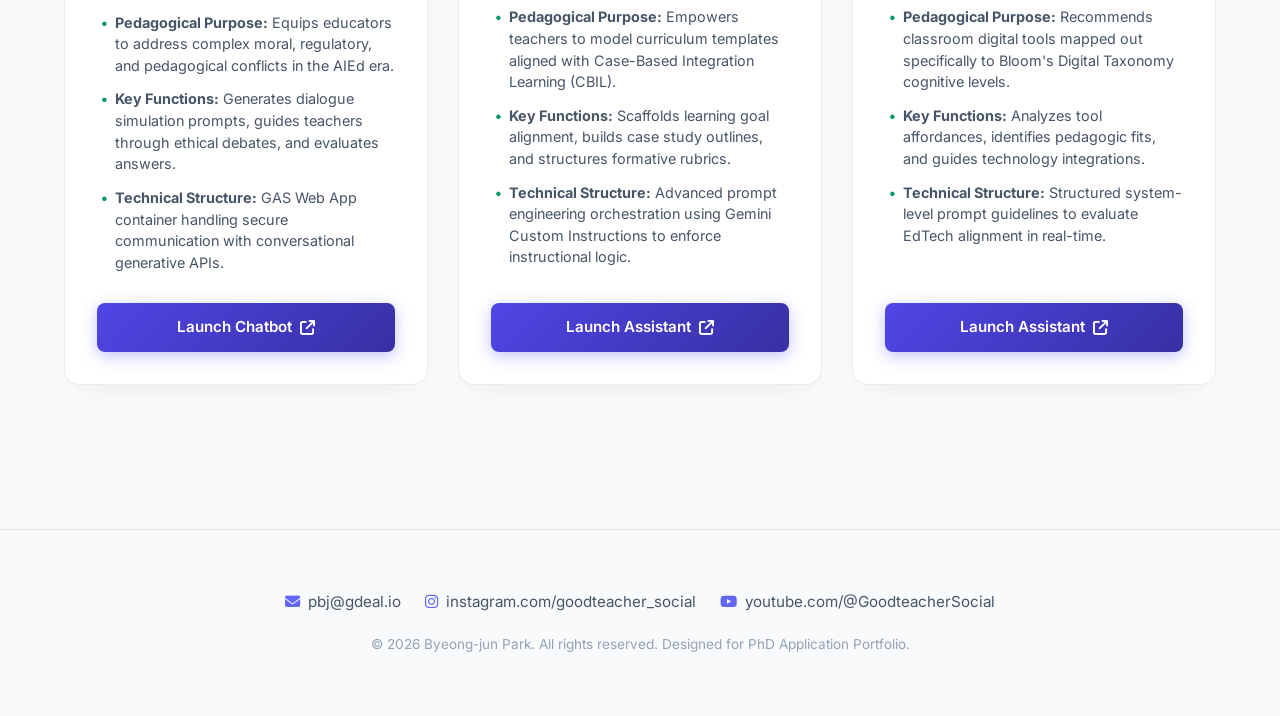
==== commit c0077830: "Update tech badges to accurately reflect Gemini 3.0 Pro and Upstage Solar-3 Pro models" ====
--- a/vibe-portfolio.html
+++ b/vibe-portfolio.html
@@ -115,7 +115,7 @@
                     <h3>Criminal Procedure Code Simulation</h3>
                     <div class="vibe-tech-stack">
                         <span class="vibe-tech-badge"><i class="fa-solid fa-code"></i> Google Apps Script</span>
-                        <span class="vibe-tech-badge"><i class="fa-solid fa-sitemap"></i> Decision Tree Engine</span>
+                        <span class="vibe-tech-badge"><i class="fa-solid fa-brain"></i> Upstage Solar-3 Pro</span>
                     </div>
                     <ul class="vibe-details">
                         <li><strong>Pedagogical Purpose:</strong> Promotes experiential learning of criminal procedure legal rules and constitutional rights in secondary social studies.</li>
@@ -193,7 +193,7 @@
                     <h3>GRE Writing Practice Workbench</h3>
                     <div class="vibe-tech-stack">
                         <span class="vibe-tech-badge"><i class="fa-solid fa-cloud-arrow-up"></i> Vercel Deployment</span>
-                        <span class="vibe-tech-badge"><i class="fa-brands fa-react"></i> Next.js / HTML5</span>
+                        <span class="vibe-tech-badge"><i class="fa-solid fa-brain"></i> Upstage Solar-3 Pro</span>
                     </div>
                     <ul class="vibe-details">
                         <li><strong>Pedagogical Purpose:</strong> A dedicated personal writing environment developed to practice GRE analytical writing (Issue & Argument tasks) under exam constraints.</li>
@@ -290,7 +290,7 @@
                     <h3>AI Ethics Dialogue Chatbot</h3>
                     <div class="vibe-tech-stack">
                         <span class="vibe-tech-badge"><i class="fa-solid fa-code"></i> Google Apps Script</span>
-                        <span class="vibe-tech-badge"><i class="fa-solid fa-comments"></i> LLM API Interface</span>
+                        <span class="vibe-tech-badge"><i class="fa-solid fa-brain"></i> Upstage Solar-3 Pro</span>
                     </div>
                     <ul class="vibe-details">
                         <li><strong>Pedagogical Purpose:</strong> Equips educators to address complex moral, regulatory, and pedagogical conflicts in the AIEd era.</li>
@@ -308,7 +308,7 @@
                     </div>
                     <h3>CBIL Instructional Design Assistant</h3>
                     <div class="vibe-tech-stack">
-                        <span class="vibe-tech-badge"><i class="fa-solid fa-brain"></i> Gemini 1.5 Pro</span>
+                        <span class="vibe-tech-badge"><i class="fa-solid fa-brain"></i> Gemini 3.0 Pro</span>
                         <span class="vibe-tech-badge"><i class="fa-solid fa-share-nodes"></i> Gemini Share Link</span>
                     </div>
                     <ul class="vibe-details">
@@ -327,7 +327,7 @@
                     </div>
                     <h3>Digital Taxonomy EdTech Curator</h3>
                     <div class="vibe-tech-stack">
-                        <span class="vibe-tech-badge"><i class="fa-solid fa-brain"></i> Gemini 1.5 Pro</span>
+                        <span class="vibe-tech-badge"><i class="fa-solid fa-brain"></i> Gemini 3.0 Pro</span>
                         <span class="vibe-tech-badge"><i class="fa-solid fa-share-nodes"></i> Gemini Share Link</span>
                     </div>
                     <ul class="vibe-details">
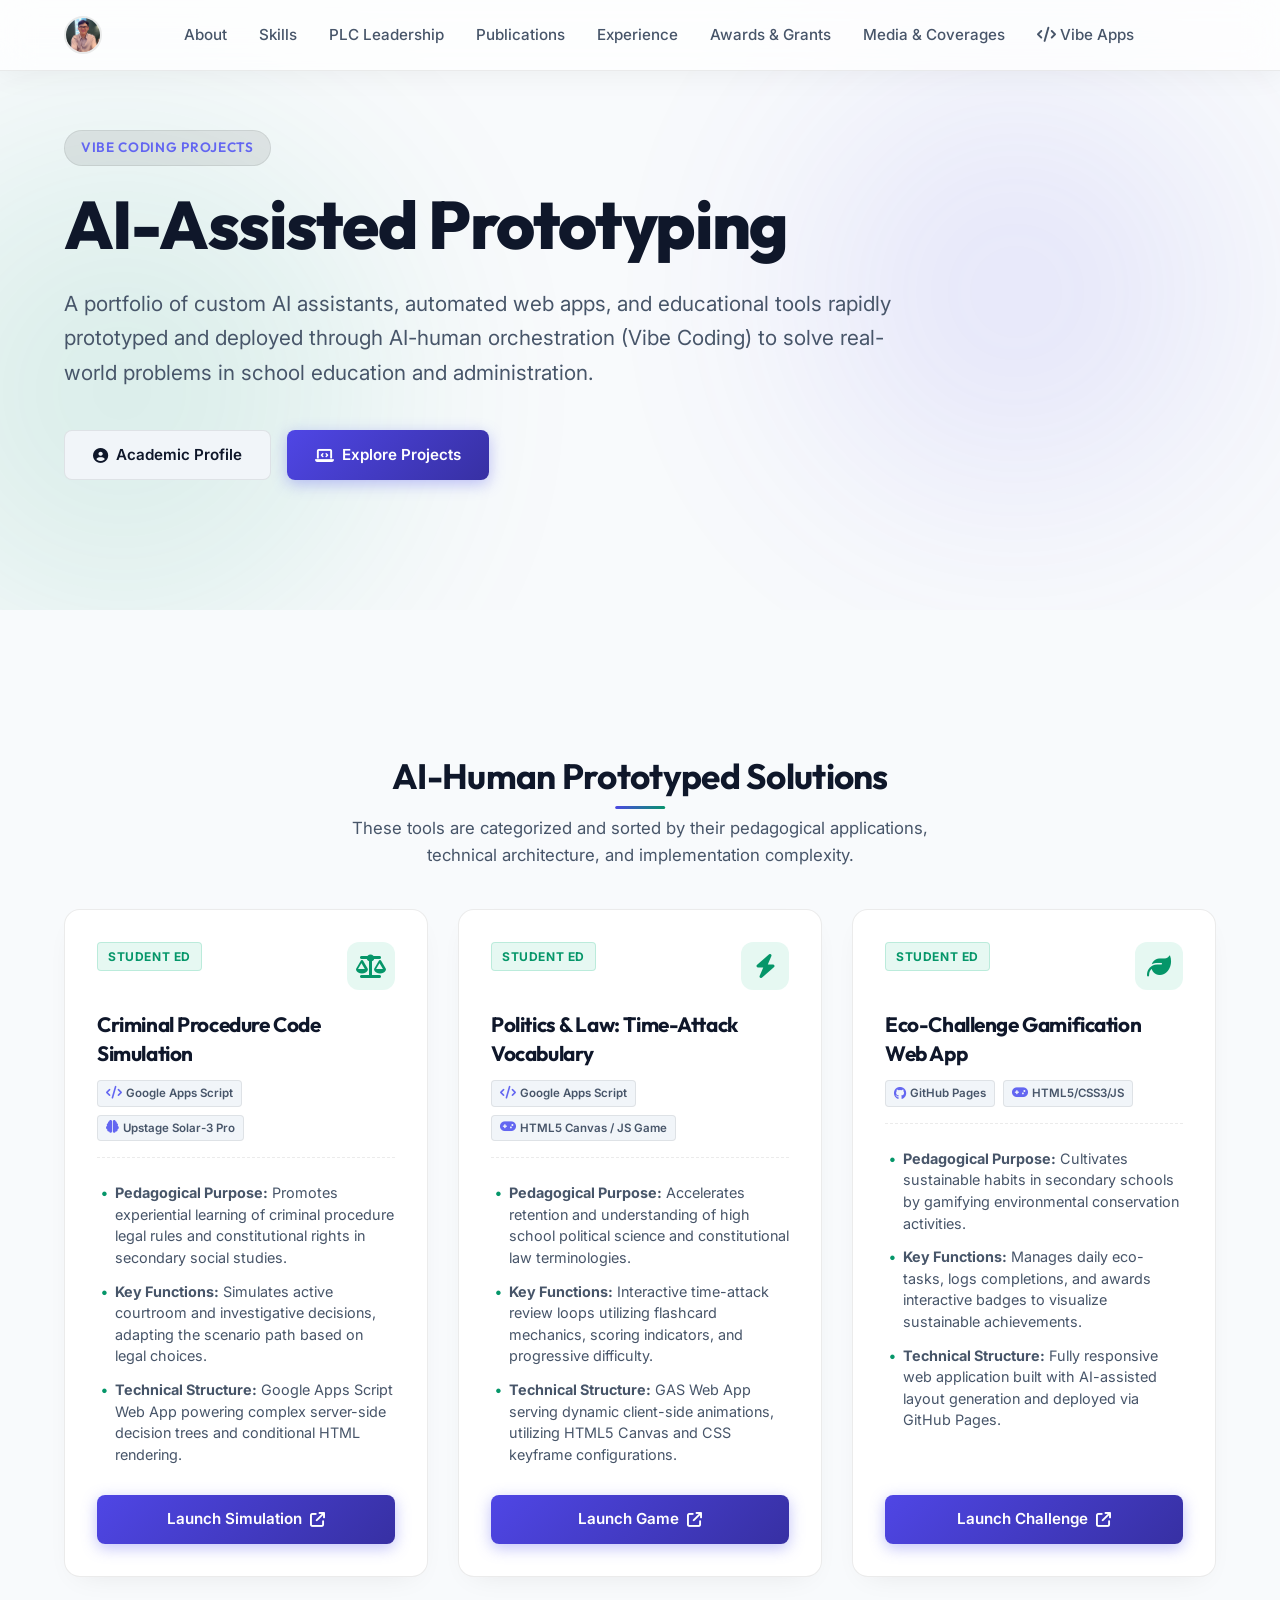
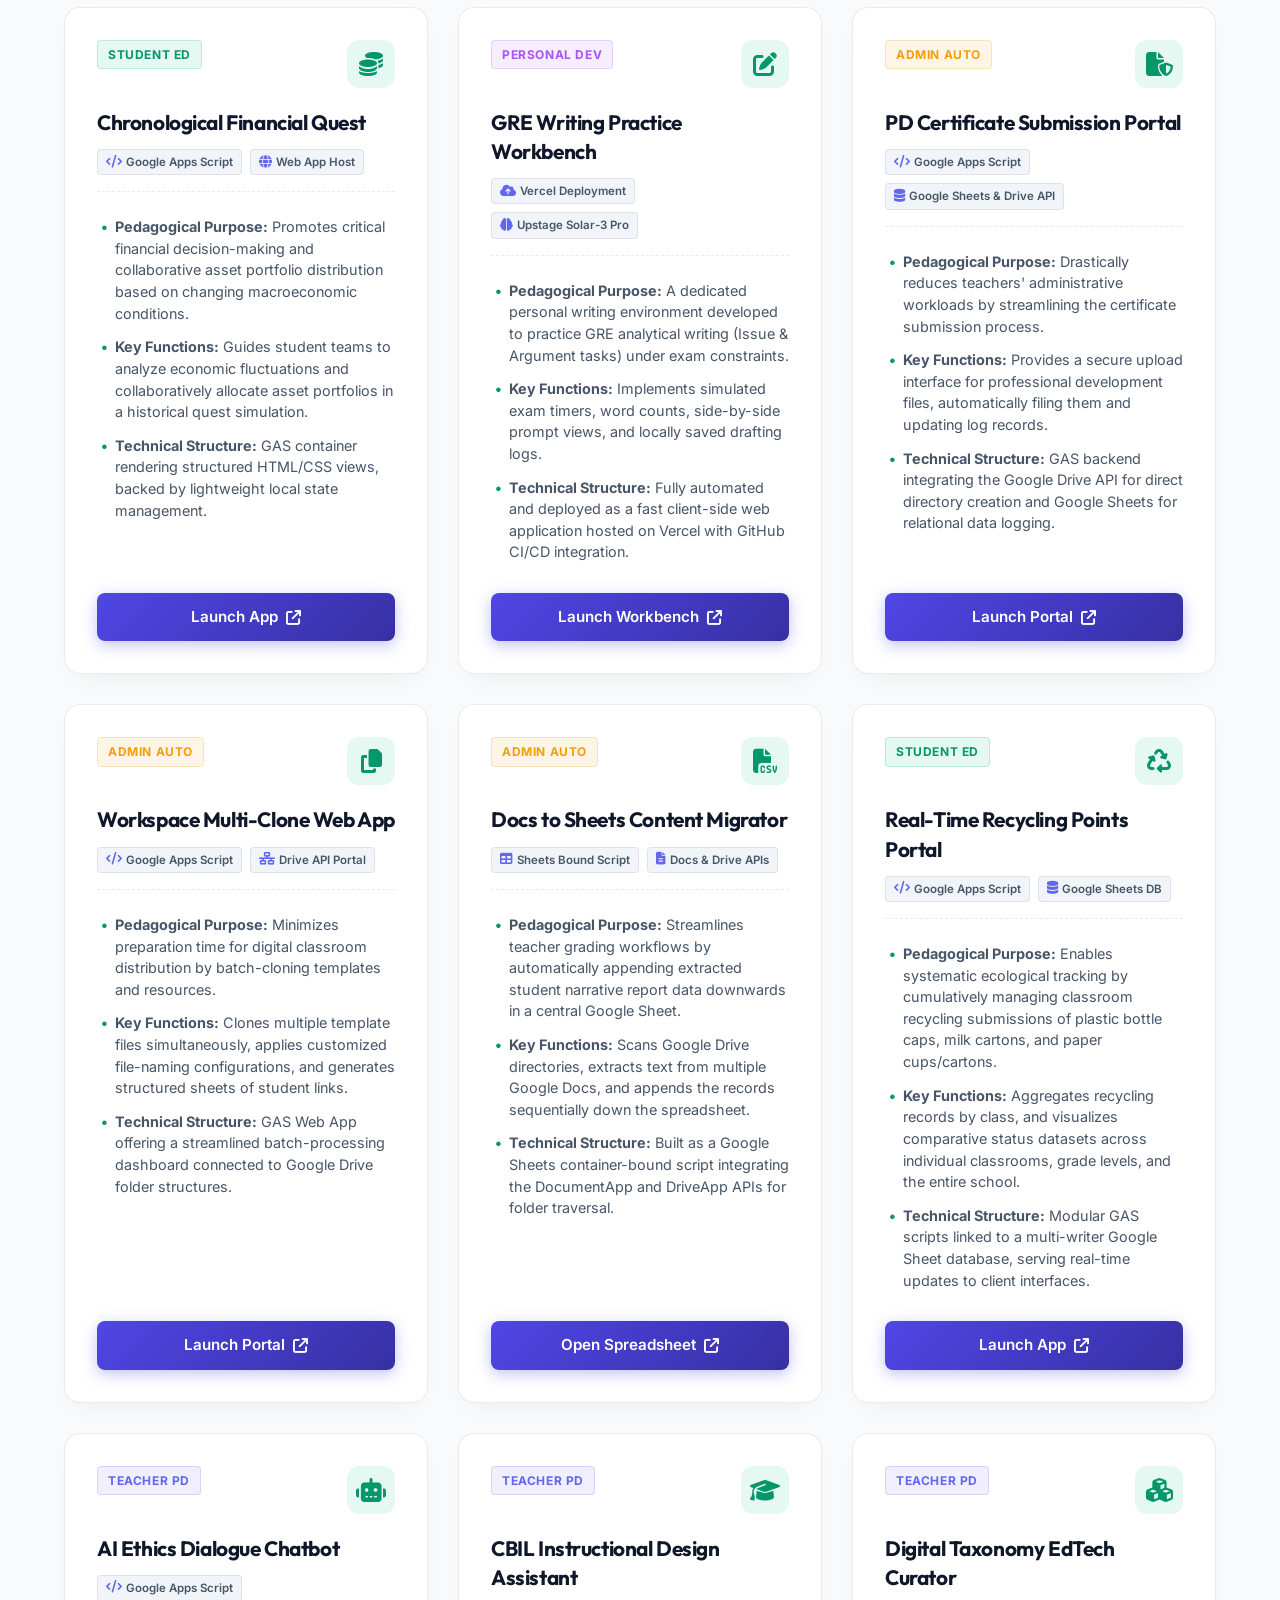
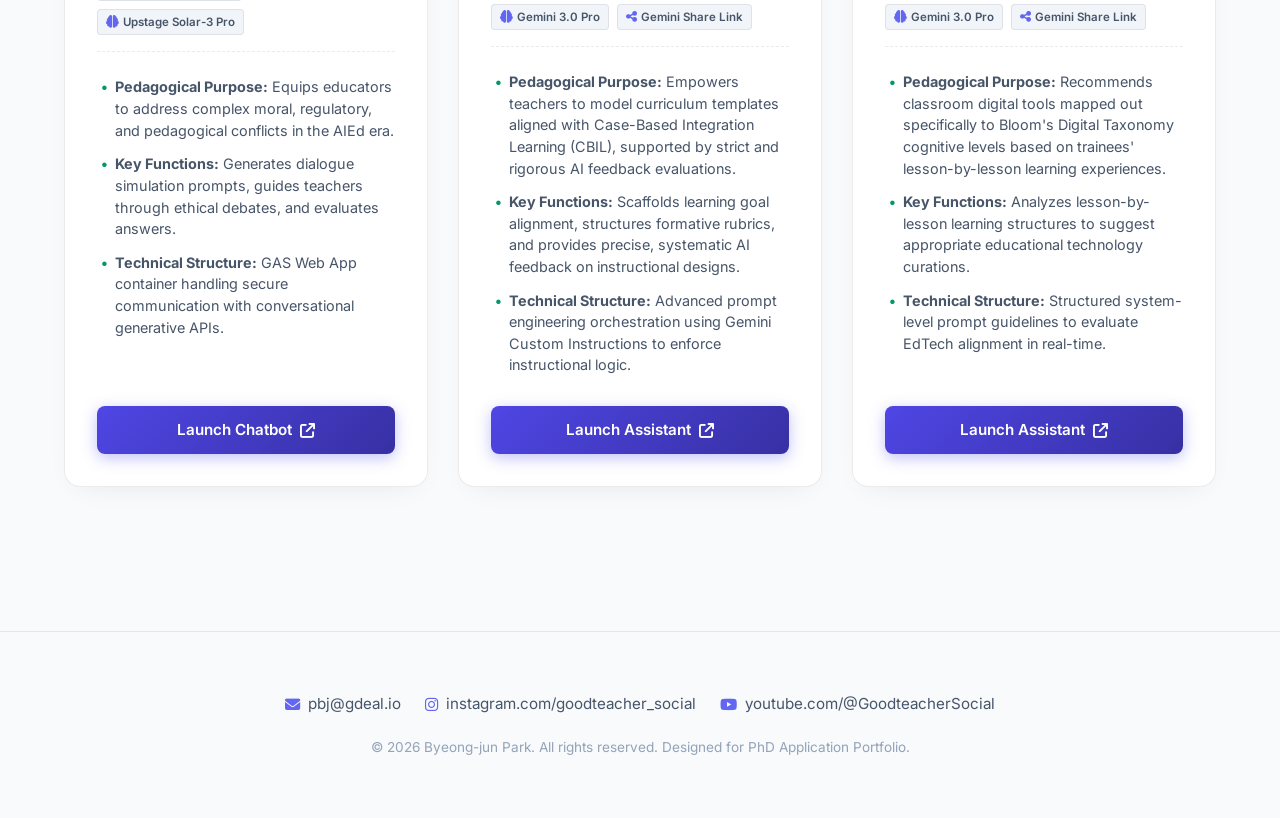
==== commit 53e61c97: "Refine pedagogical focus areas for Projects 4, 8, 9, 11, and 12" ====
--- a/vibe-portfolio.html
+++ b/vibe-portfolio.html
@@ -122,7 +122,7 @@
                         <li><strong>Key Functions:</strong> Simulates active courtroom and investigative decisions, adapting the scenario path based on legal choices.</li>
                         <li><strong>Technical Structure:</strong> Google Apps Script Web App powering complex server-side decision trees and conditional HTML rendering.</li>
                     </ul>
-                    <a href="https://script.google.com/a/macros/cwyeo-h.gne.go.kr/s/AKfycbz9Sh2VOQg9RKGEUdLzH0sWuUEy7jF_uI9-RrBoCisNafkkR_w_ozK5oon71aREXHVbOA/exec" target="_blank" class="btn btn-primary vibe-card-btn">Launch Simulation <i class="fa-solid fa-arrow-up-right-from-square"></i></a>
+                    <a href="https://script.google.com/a/macros/cwyeo-h.gne.go.kr/s/AKfycbxH6QQlpYCTE33kkV4rcKHb5Wn_6fA-WuaDvy8JhQH0_nO_9ooy4uwNEzrEtH5nG_nxdw/exec" target="_blank" class="btn btn-primary vibe-card-btn">Launch Simulation <i class="fa-solid fa-arrow-up-right-from-square"></i></a>
                 </div>
 
                 <!-- Project 2 -->
@@ -175,8 +175,8 @@
                         <span class="vibe-tech-badge"><i class="fa-solid fa-globe"></i> Web App Host</span>
                     </div>
                     <ul class="vibe-details">
-                        <li><strong>Pedagogical Purpose:</strong> Teaches financial literacy and household budget decision-making through historical and modern case studies.</li>
-                        <li><strong>Key Functions:</strong> Guides students through economic choices in a quest-like adventure game interface.</li>
+                        <li><strong>Pedagogical Purpose:</strong> Promotes critical financial decision-making and collaborative asset portfolio distribution based on changing macroeconomic conditions.</li>
+                        <li><strong>Key Functions:</strong> Guides student teams to analyze economic fluctuations and collaboratively allocate asset portfolios in a historical quest simulation.</li>
                         <li><strong>Technical Structure:</strong> GAS container rendering structured HTML/CSS views, backed by lightweight local state management.</li>
                     </ul>
                     <a href="https://script.google.com/a/macros/cwyeo-h.gne.go.kr/s/AKfycbyflcmRJ3hrSxrB7k-zoUHNmA7ugieZWjzM5ECoQuRLVozjQKiUZncqf22bqNrOab178g/exec" target="_blank" class="btn btn-primary vibe-card-btn">Launch App <i class="fa-solid fa-arrow-up-right-from-square"></i></a>
@@ -253,8 +253,8 @@
                         <span class="vibe-tech-badge"><i class="fa-solid fa-file-lines"></i> Docs & Drive APIs</span>
                     </div>
                     <ul class="vibe-details">
-                        <li><strong>Pedagogical Purpose:</strong> Automates data aggregation for teachers, eliminating the need to copy-paste student report entries individually.</li>
-                        <li><strong>Key Functions:</strong> Scans Google Drive directories, extracts text data from multiple Google Docs, and parses them directly into dynamic Google Sheets.</li>
+                        <li><strong>Pedagogical Purpose:</strong> Streamlines teacher grading workflows by automatically appending extracted student narrative report data downwards in a central Google Sheet.</li>
+                        <li><strong>Key Functions:</strong> Scans Google Drive directories, extracts text from multiple Google Docs, and appends the records sequentially down the spreadsheet.</li>
                         <li><strong>Technical Structure:</strong> Built as a Google Sheets container-bound script integrating the DocumentApp and DriveApp APIs for folder traversal.</li>
                     </ul>
                     <a href="https://docs.google.com/spreadsheets/d/1DUw73WwuI8S8Q1Vi-edP50Ssz3toWPfRdsO14Aco9iY/edit?gid=0#gid=0" target="_blank" class="btn btn-primary vibe-card-btn">Open Spreadsheet <i class="fa-solid fa-arrow-up-right-from-square"></i></a>
@@ -272,8 +272,8 @@
                         <span class="vibe-tech-badge"><i class="fa-solid fa-database"></i> Google Sheets DB</span>
                     </div>
                     <ul class="vibe-details">
-                        <li><strong>Pedagogical Purpose:</strong> Inspires school-wide green behaviors through transparency, leaderboard mechanics, and ecological point aggregation.</li>
-                        <li><strong>Key Functions:</strong> Aggregates classroom recycling statistics, calculates cumulative carbon savings, and renders live data rankings.</li>
+                        <li><strong>Pedagogical Purpose:</strong> Enables systematic ecological tracking by cumulatively managing classroom recycling submissions of plastic bottle caps, milk cartons, and paper cups/cartons.</li>
+                        <li><strong>Key Functions:</strong> Aggregates recycling records by class, and visualizes comparative status datasets across individual classrooms, grade levels, and the entire school.</li>
                         <li><strong>Technical Structure:</strong> Modular GAS scripts linked to a multi-writer Google Sheet database, serving real-time updates to client interfaces.</li>
                     </ul>
                     <a href="https://script.google.com/a/macros/gdeal.io/s/AKfycbxaf5O7jSGO89fXxk-2_LaXPI7TAneiSlfN5PRtIs8qPOi-N4L_lycaEh8NQhXSbmx7/exec" target="_blank" class="btn btn-primary vibe-card-btn">Launch App <i class="fa-solid fa-arrow-up-right-from-square"></i></a>
@@ -312,8 +312,8 @@
                         <span class="vibe-tech-badge"><i class="fa-solid fa-share-nodes"></i> Gemini Share Link</span>
                     </div>
                     <ul class="vibe-details">
-                        <li><strong>Pedagogical Purpose:</strong> Empowers teachers to model curriculum templates aligned with Case-Based Integration Learning (CBIL).</li>
-                        <li><strong>Key Functions:</strong> Scaffolds learning goal alignment, builds case study outlines, and structures formative rubrics.</li>
+                        <li><strong>Pedagogical Purpose:</strong> Empowers teachers to model curriculum templates aligned with Case-Based Integration Learning (CBIL), supported by strict and rigorous AI feedback evaluations.</li>
+                        <li><strong>Key Functions:</strong> Scaffolds learning goal alignment, structures formative rubrics, and provides precise, systematic AI feedback on instructional designs.</li>
                         <li><strong>Technical Structure:</strong> Advanced prompt engineering orchestration using Gemini Custom Instructions to enforce instructional logic.</li>
                     </ul>
                     <a href="https://share.gemini.google/4gDCmyJhsM0C" target="_blank" class="btn btn-primary vibe-card-btn">Launch Assistant <i class="fa-solid fa-arrow-up-right-from-square"></i></a>
@@ -331,8 +331,8 @@
                         <span class="vibe-tech-badge"><i class="fa-solid fa-share-nodes"></i> Gemini Share Link</span>
                     </div>
                     <ul class="vibe-details">
-                        <li><strong>Pedagogical Purpose:</strong> Recommends classroom digital tools mapped out specifically to Bloom's Digital Taxonomy cognitive levels.</li>
-                        <li><strong>Key Functions:</strong> Analyzes tool affordances, identifies pedagogic fits, and guides technology integrations.</li>
+                        <li><strong>Pedagogical Purpose:</strong> Recommends classroom digital tools mapped out specifically to Bloom's Digital Taxonomy cognitive levels based on trainees' lesson-by-lesson learning experiences.</li>
+                        <li><strong>Key Functions:</strong> Analyzes lesson-by-lesson learning structures to suggest appropriate educational technology curations.</li>
                         <li><strong>Technical Structure:</strong> Structured system-level prompt guidelines to evaluate EdTech alignment in real-time.</li>
                     </ul>
                     <a href="https://share.gemini.google/QlkWbu6BzelP" target="_blank" class="btn btn-primary vibe-card-btn">Launch Assistant <i class="fa-solid fa-arrow-up-right-from-square"></i></a>
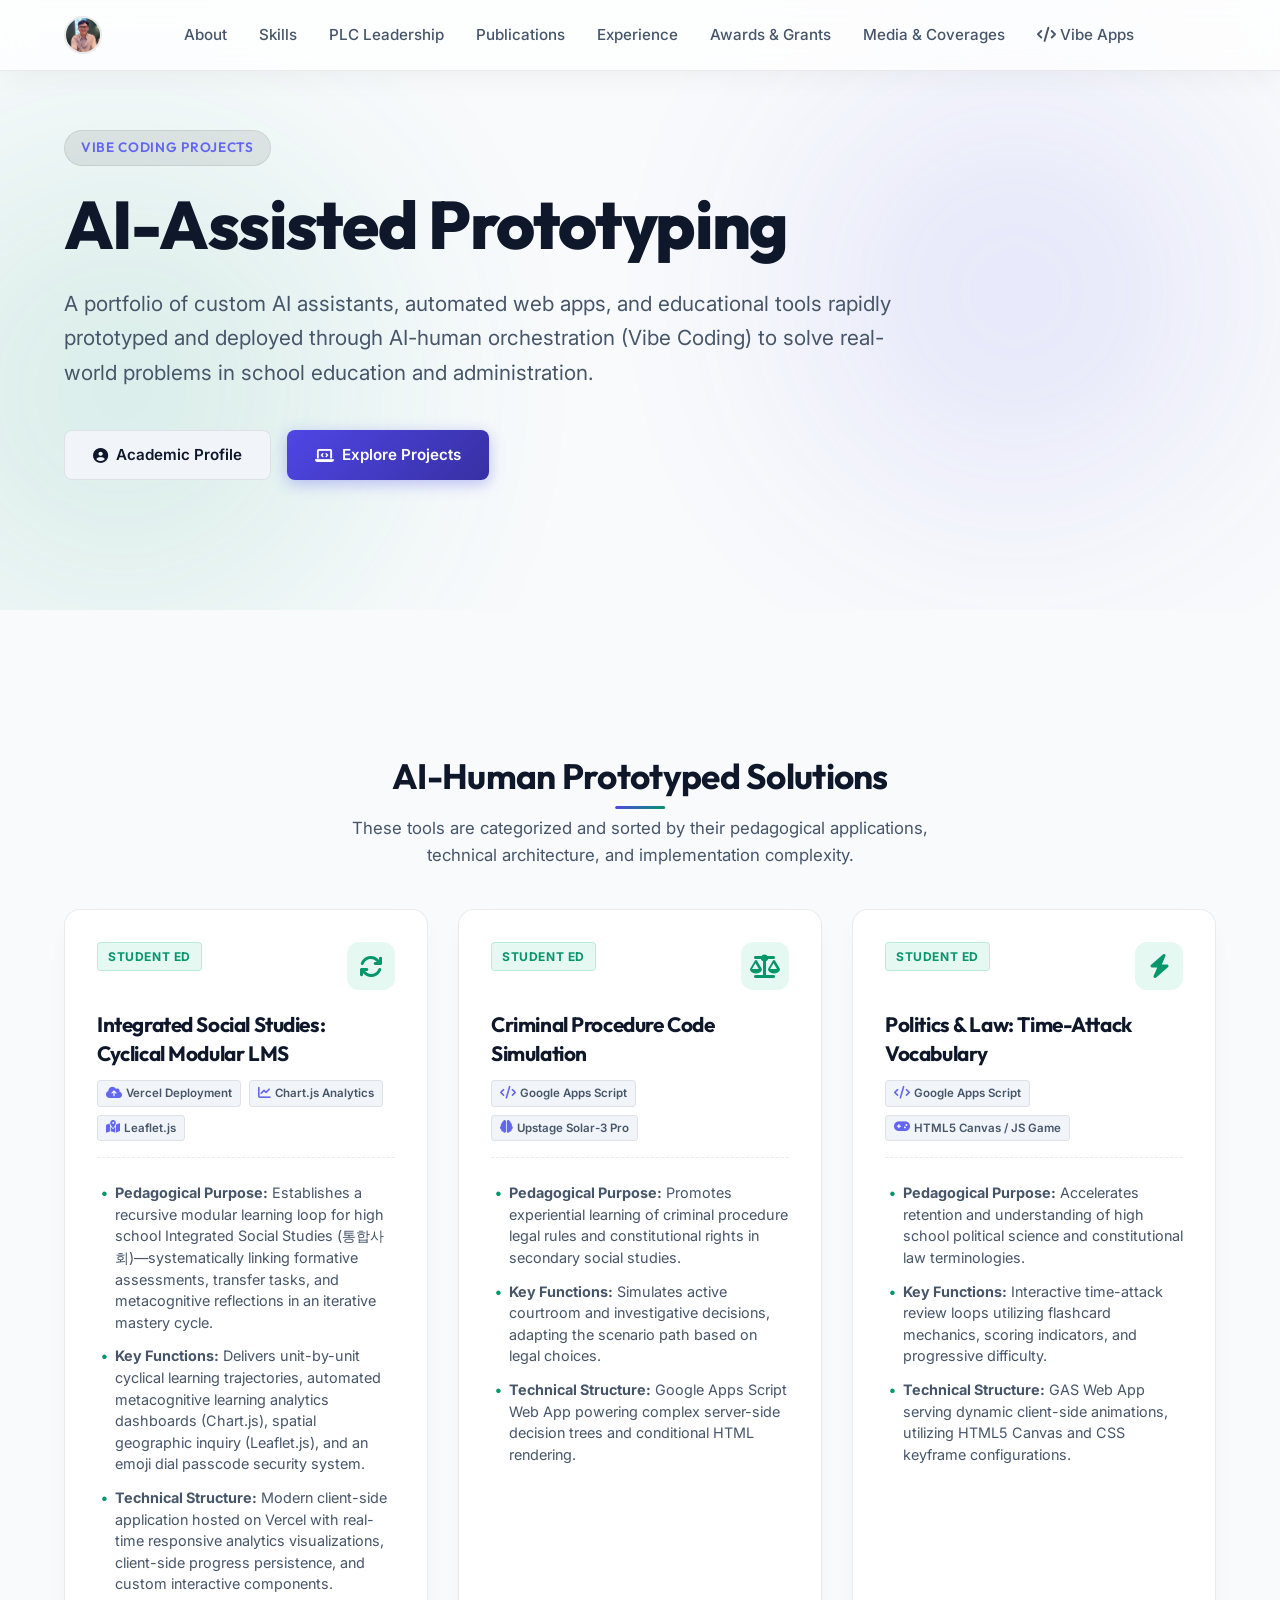
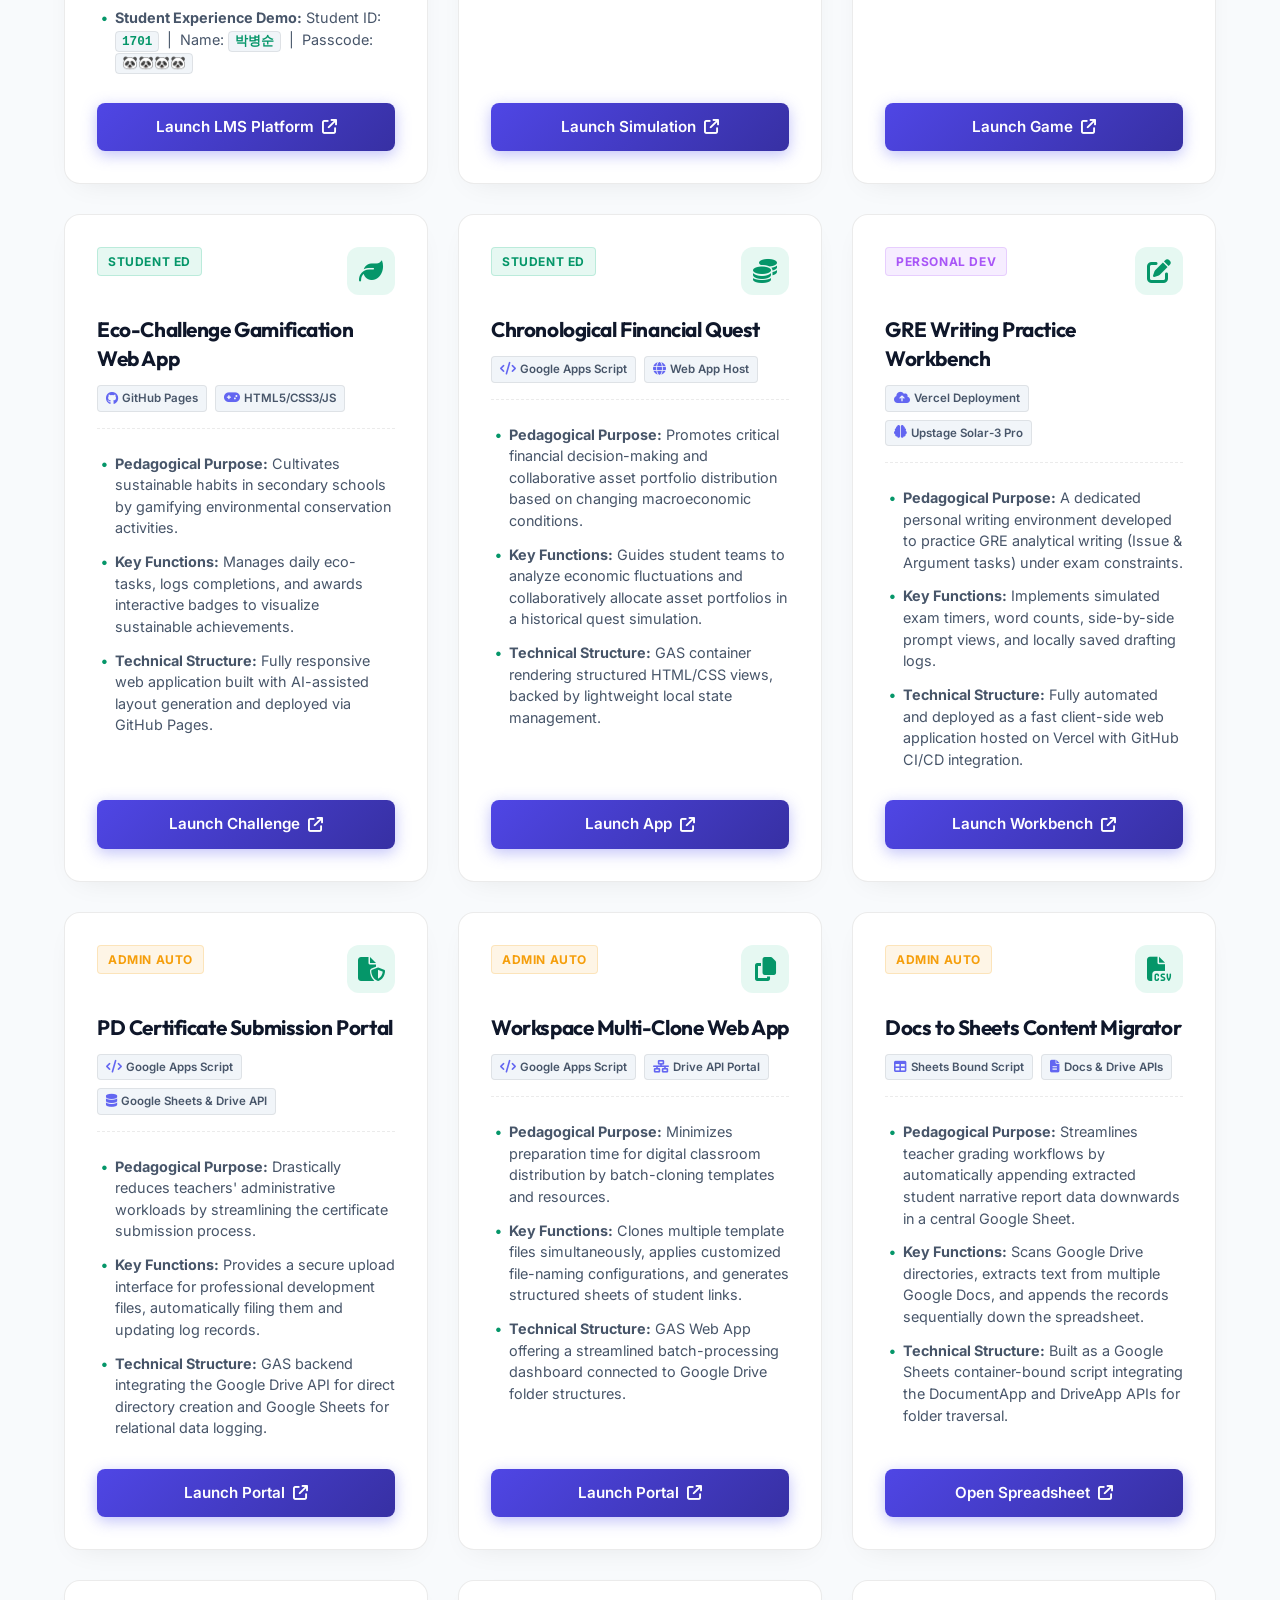
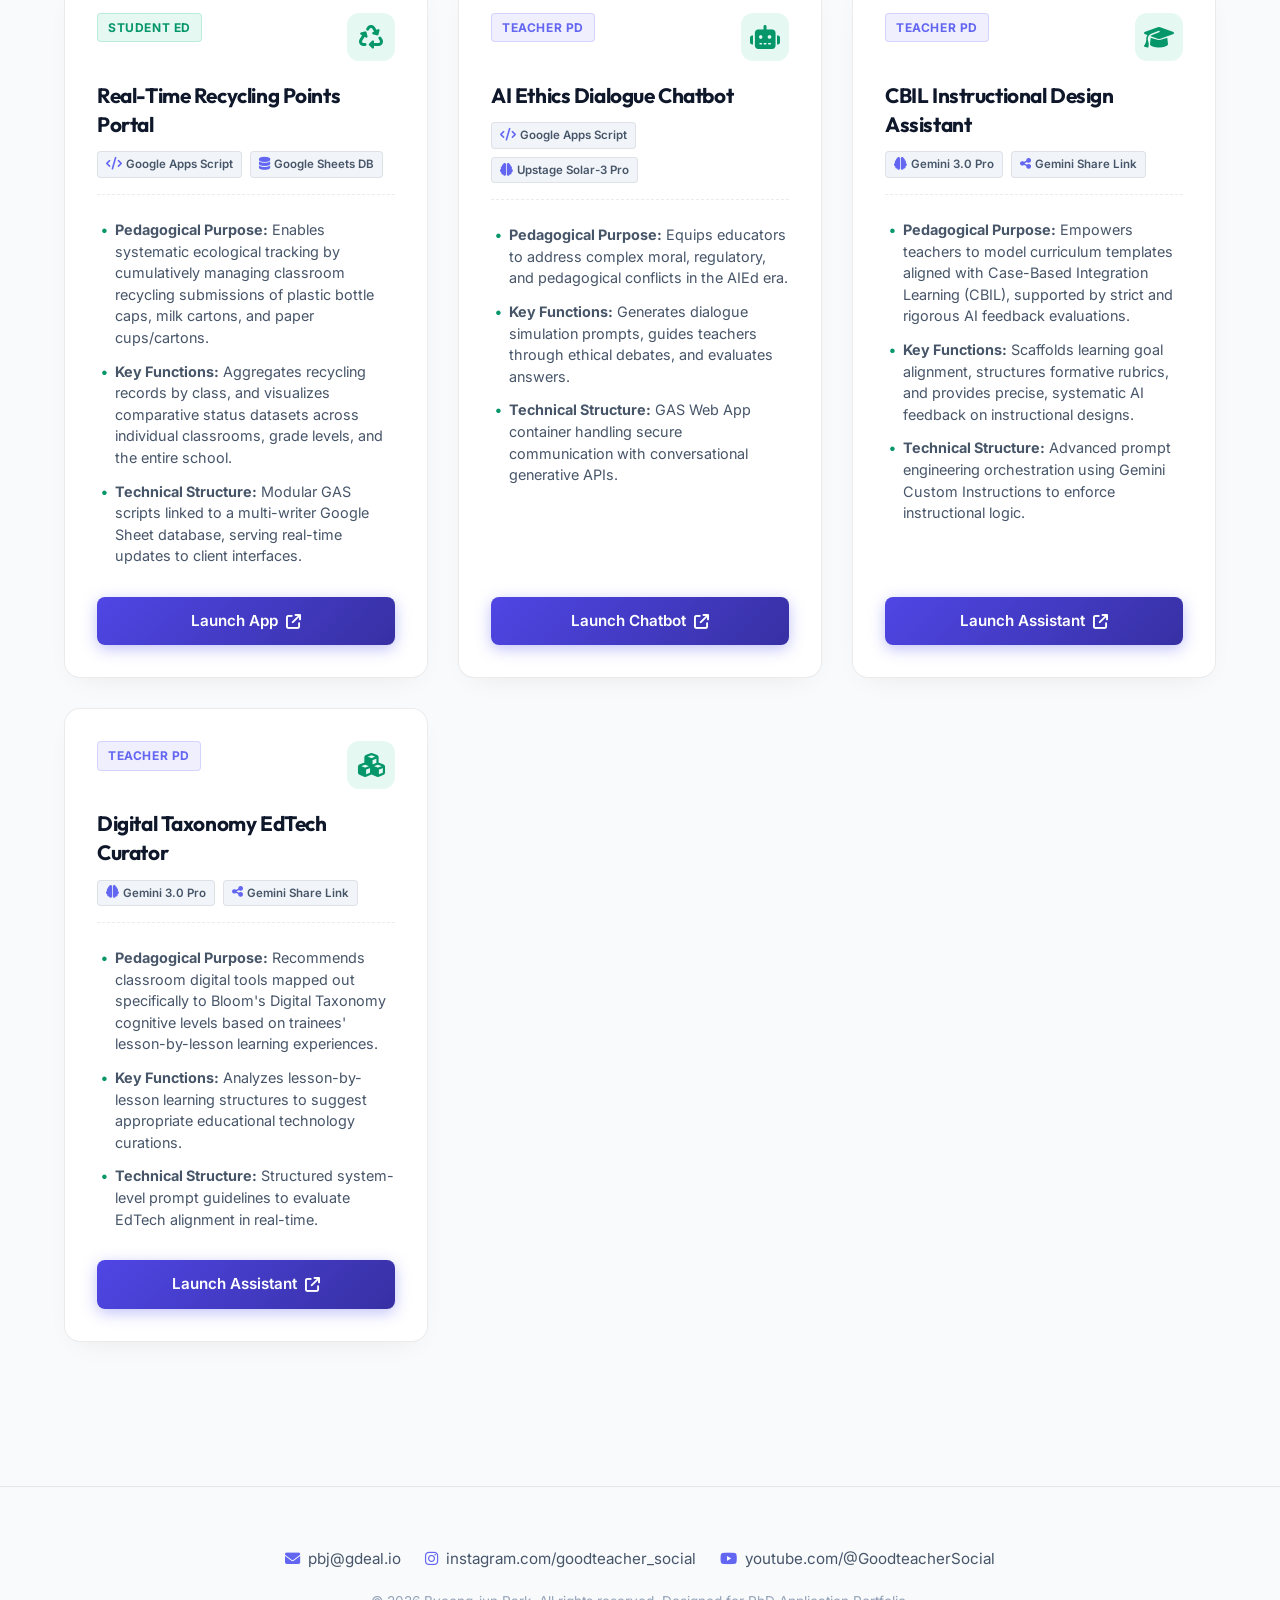
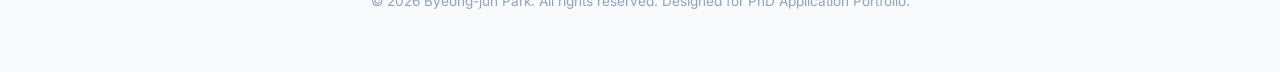
==== commit 453425bd: "feat: add Integrated Social Studies Cyclical LMS project to vibe portfolio" ====
--- a/vibe-portfolio.html
+++ b/vibe-portfolio.html
@@ -106,6 +106,27 @@
             <div class="vibe-grid">
                 <!-- ==================== GROUP 1: INTERACTIVE LEARNING SIMULATIONS & GAMIFICATION ==================== -->
                 
+                <!-- Project: Integrated Social Studies Cyclical LMS -->
+                <div class="vibe-card">
+                    <div class="vibe-card-header">
+                        <span class="vibe-category-badge se">Student Ed</span>
+                        <div class="vibe-card-icon"><i class="fa-solid fa-arrows-rotate"></i></div>
+                    </div>
+                    <h3>Integrated Social Studies: Cyclical Modular LMS</h3>
+                    <div class="vibe-tech-stack">
+                        <span class="vibe-tech-badge"><i class="fa-solid fa-cloud-arrow-up"></i> Vercel Deployment</span>
+                        <span class="vibe-tech-badge"><i class="fa-solid fa-chart-line"></i> Chart.js Analytics</span>
+                        <span class="vibe-tech-badge"><i class="fa-solid fa-map-location-dot"></i> Leaflet.js</span>
+                    </div>
+                    <ul class="vibe-details">
+                        <li><strong>Pedagogical Purpose:</strong> Establishes a recursive modular learning loop for high school Integrated Social Studies (통합사회)—systematically linking formative assessments, transfer tasks, and metacognitive reflections in an iterative mastery cycle.</li>
+                        <li><strong>Key Functions:</strong> Delivers unit-by-unit cyclical learning trajectories, automated metacognitive learning analytics dashboards (Chart.js), spatial geographic inquiry (Leaflet.js), and an emoji dial passcode security system.</li>
+                        <li><strong>Technical Structure:</strong> Modern client-side application hosted on Vercel with real-time responsive analytics visualizations, client-side progress persistence, and custom interactive components.</li>
+                        <li><strong>Student Experience Demo:</strong> Student ID: <code>1701</code> &nbsp;|&nbsp; Name: <code>박병순</code> &nbsp;|&nbsp; Passcode: <code>🐼🐼🐼🐼</code></li>
+                    </ul>
+                    <a href="https://sociallms.vercel.app" target="_blank" class="btn btn-primary vibe-card-btn">Launch LMS Platform <i class="fa-solid fa-arrow-up-right-from-square"></i></a>
+                </div>
+
                 <!-- Project 1 -->
                 <div class="vibe-card">
                     <div class="vibe-card-header">
--- a/style.css
+++ b/style.css
@@ -1973,3 +1973,14 @@
     width: 100%;
     text-align: center;
 }
+
+code {
+    font-family: ui-monospace, SFMono-Regular, Menlo, Monaco, Consolas, monospace;
+    background: var(--bg-tertiary);
+    border: 1px solid var(--border-color);
+    padding: 2px 6px;
+    border-radius: 4px;
+    font-size: 0.88em;
+    color: var(--accent-light);
+    font-weight: 600;
+}
